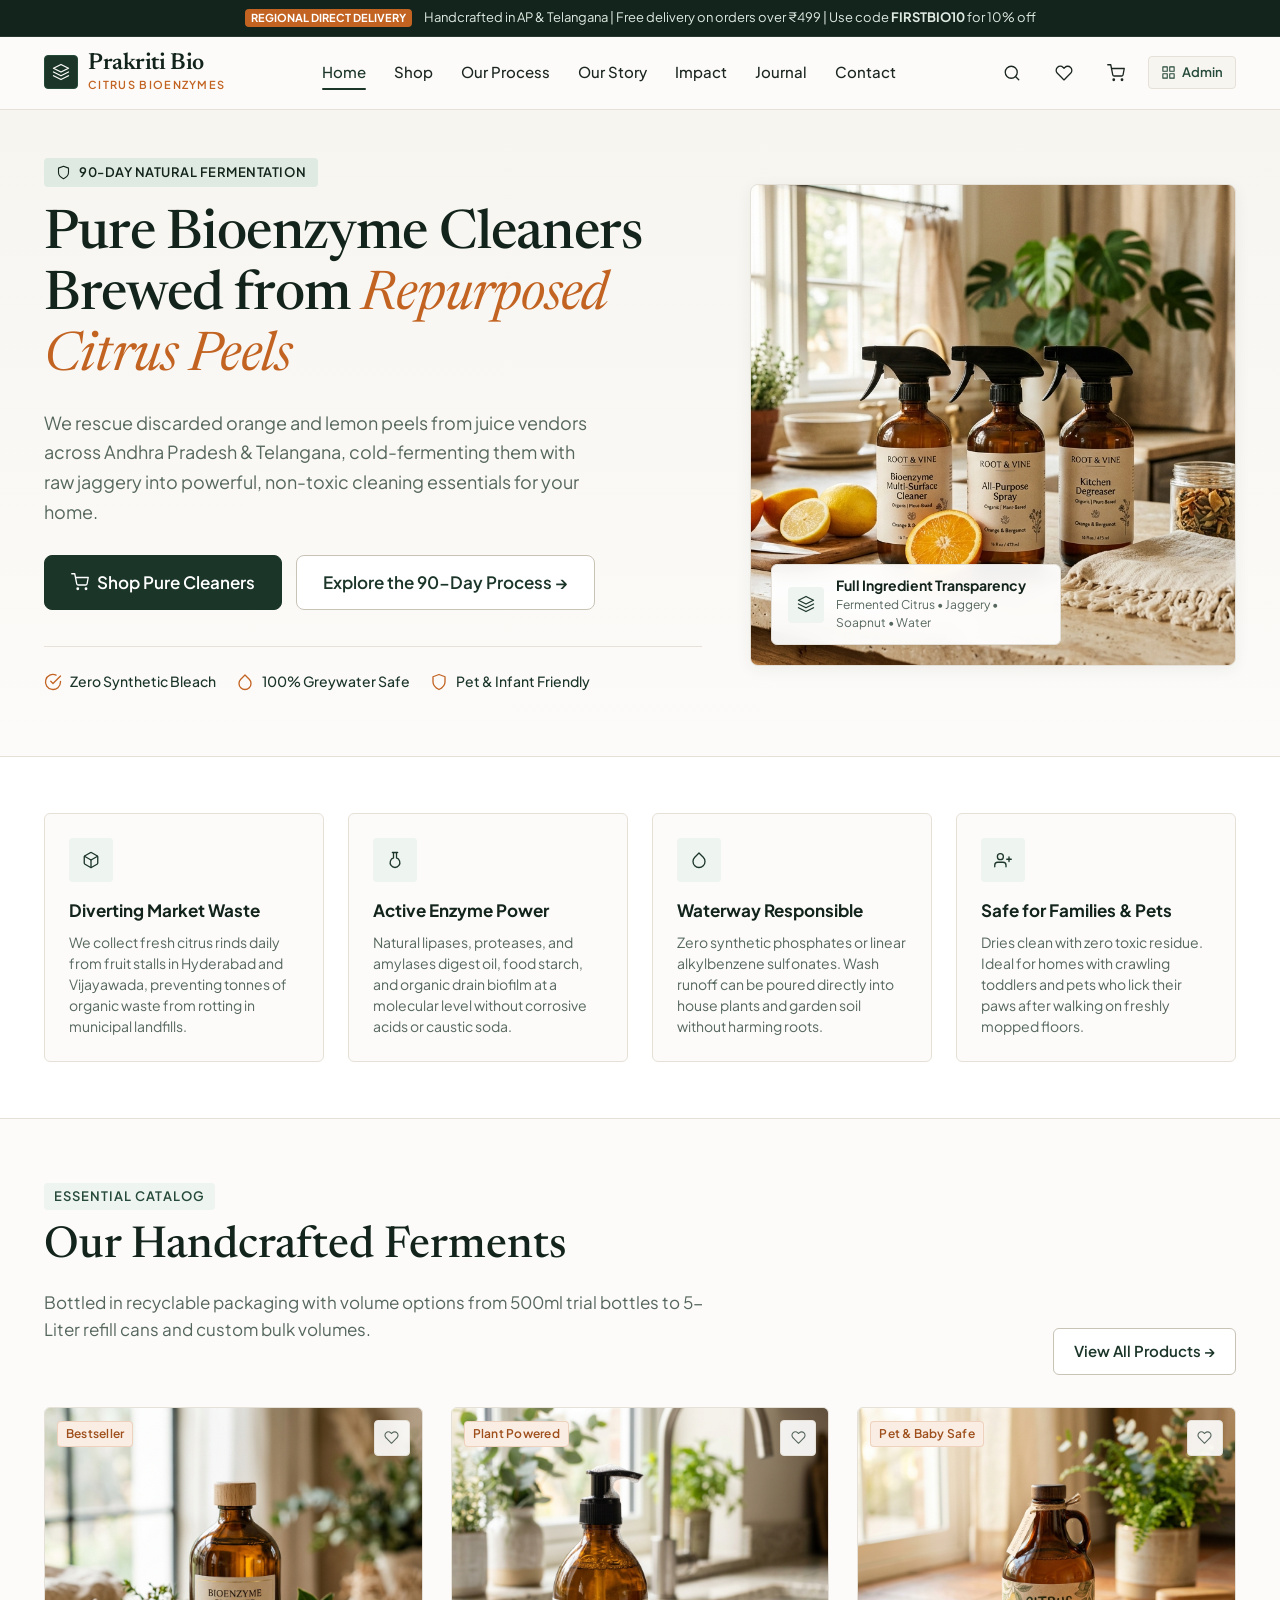
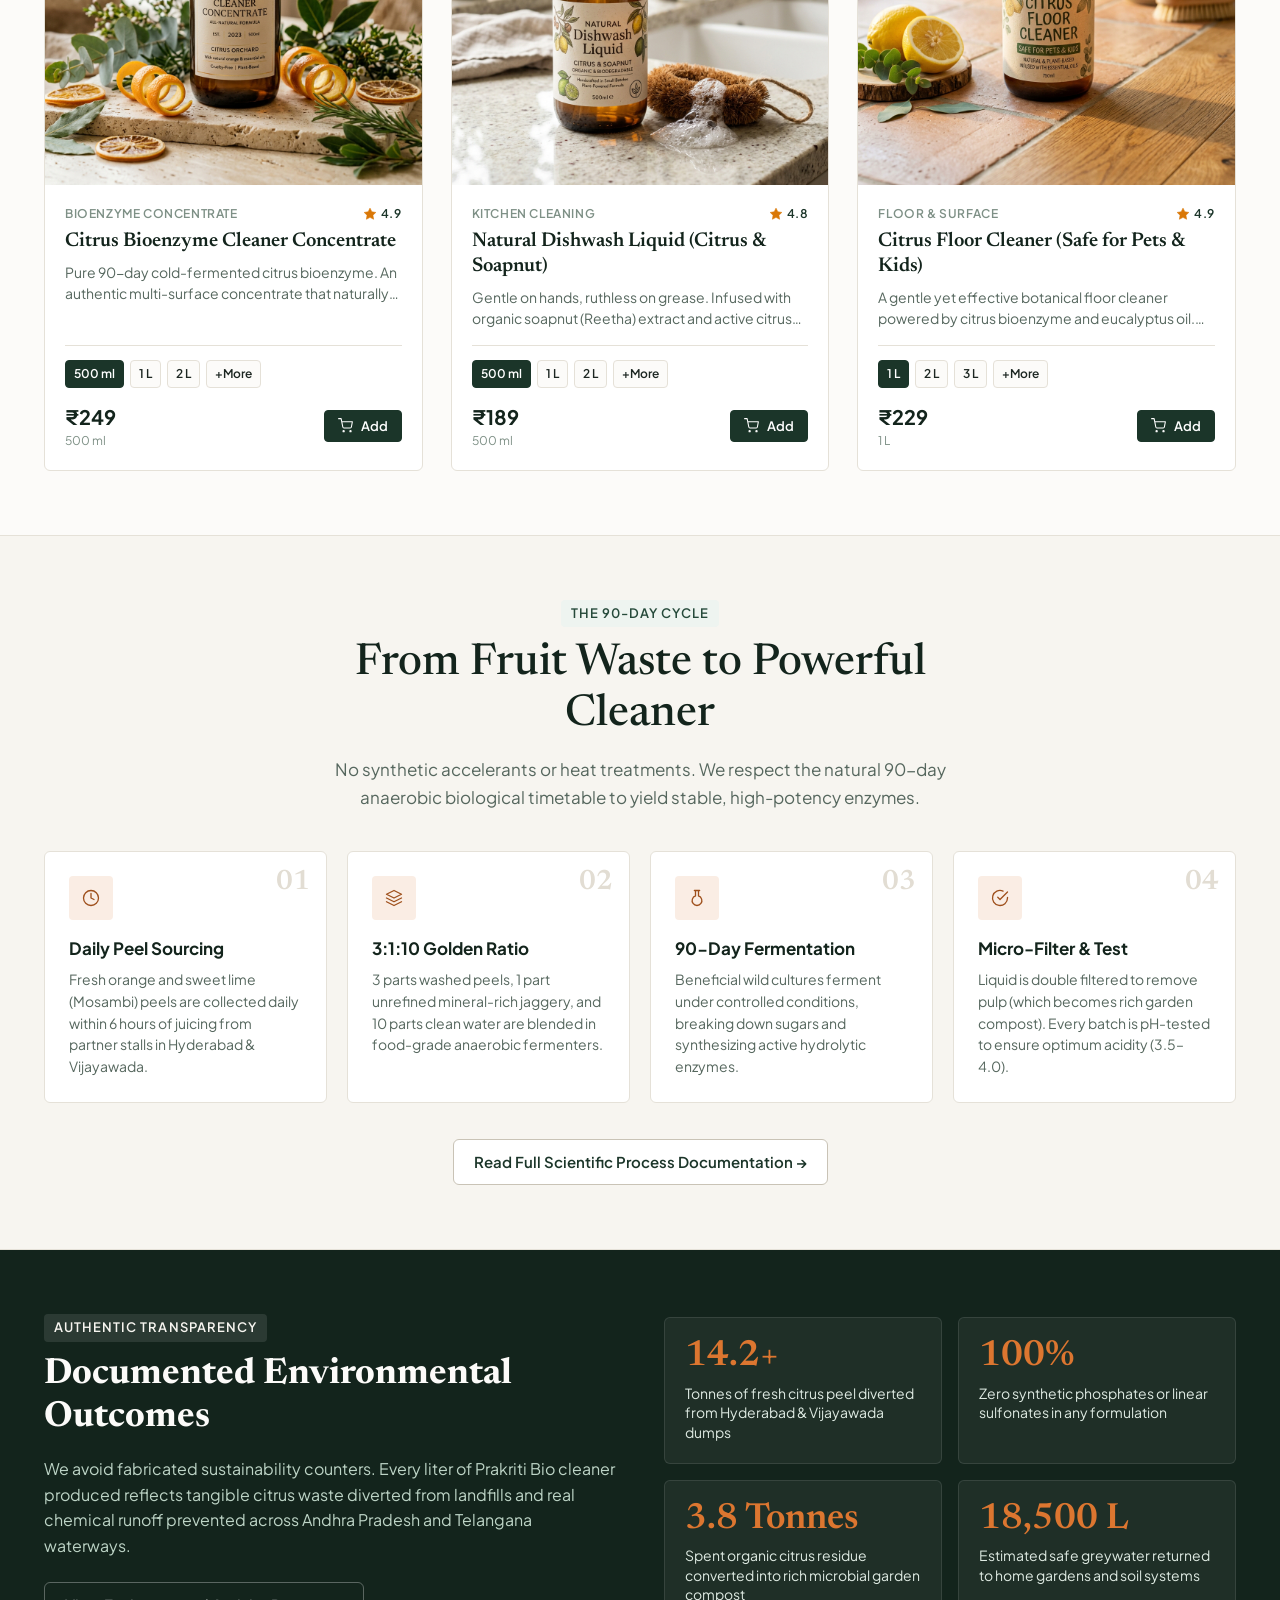
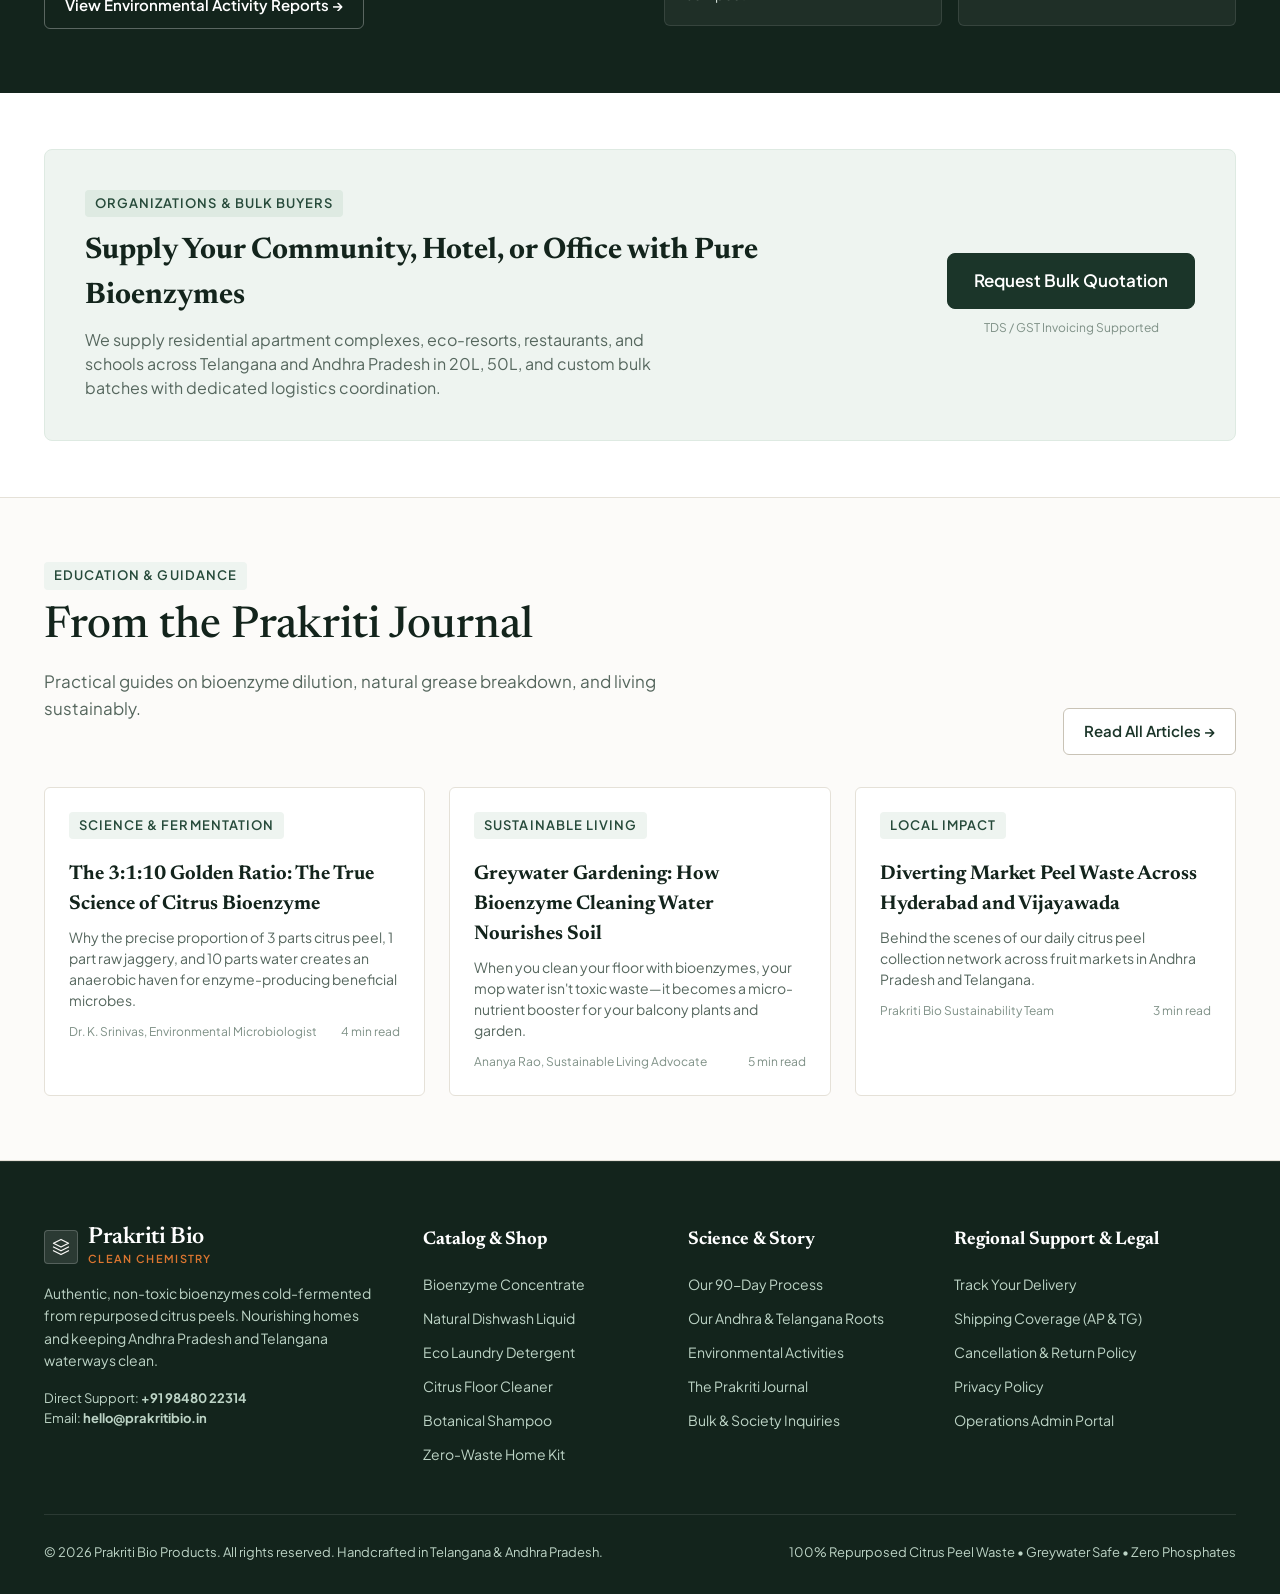
==== index.html @ 6084ec58 "Initial Project B setup" ====
<!DOCTYPE html>
<html lang="en">
<head>
  <meta charset="UTF-8" />
  <meta name="viewport" content="width=device-width, initial-scale=1.0" />
  <title>Prakriti Bio | Pure Bioenzyme Cleaning from Repurposed Citrus Peels</title>
  <meta name="description" content="Authentic bioenzyme cleaners brewed through natural 90-day fermentation of citrus peels and raw jaggery. Serving Andhra Pradesh and Telangana with non-toxic, greywater-safe household cleaning essentials." />
  <meta name="keywords" content="bioenzyme cleaner, organic cleaning products, natural dishwash liquid, eco laundry detergent, floor cleaner pet safe, citrus waste reuse, Hyderabad, Vijayawada, Andhra Pradesh, Telangana" />
  <meta property="og:title" content="Prakriti Bio - Pure Bioenzyme Cleaning" />
  <meta property="og:description" content="100% plant-based, enzyme-active cleaning products crafted from repurposed local citrus peels. Safe for infants, pets, and groundwater." />
  <meta property="og:type" content="website" />
  <meta property="og:image" content="assets/images/hero.jpg" />

  <!-- Favicon SVG -->
  <link rel="icon" type="image/svg+xml" href="data:image/svg+xml,<svg xmlns='http://www.w3.org/2000/svg' viewBox='0 0 24 24' fill='%231B3529'><path d='M12 2C6.48 2 2 6.48 2 12s4.48 10 10 10 10-4.48 10-10S17.52 2 12 2zm-1 17.93c-3.95-.49-7-3.85-7-7.93 0-.62.08-1.21.21-1.79L9 15v1c0 1.1.9 2 2 2v1.93zm6.9-2.54c-.26-.81-1-1.39-1.9-1.39h-1v-3c0-.55-.45-1-1-1H8v-2h2c.55 0 1-.45 1-1V7h2c1.1 0 2-.9 2-2v-.41c2.93 1.19 5 4.06 5 7.41 0 2.08-.8 3.97-2.1 5.39z'/></svg>" />

  <!-- Stylesheets -->
  <link rel="stylesheet" href="styles/main.css" />
  <link rel="stylesheet" href="styles/components.css" />

  <!-- Schema.org Structured Data -->
  <script type="application/ld+json">
  {
    "@context": "https://schema.org",
    "@type": "Organization",
    "name": "Prakriti Bio",
    "url": "https://prakritibio.in",
    "logo": "assets/images/hero.jpg",
    "description": "Artisanal bioenzyme-based organic cleaning products crafted from repurposed citrus peels.",
    "areaServed": [
      { "@type": "State", "name": "Telangana" },
      { "@type": "State", "name": "Andhra Pradesh" }
    ],
    "contactPoint": {
      "@type": "ContactPoint",
      "telephone": "+91-98480-22314",
      "contactType": "Customer Support",
      "areaServed": "IN"
    }
  }
  </script>
</head>
<body>

  <!-- 1. Top Announcement Bar -->
  <aside class="announcement-bar" aria-label="Announcement">
    <div class="announcement-content">
      <span class="announcement-badge">Regional Direct Delivery</span>
      <span>Handcrafted in AP & Telangana | Free delivery on orders over ₹499 | Use code <strong>FIRSTBIO10</strong> for 10% off</span>
    </div>
  </aside>

  <!-- 2. Sticky Header & Navigation -->
  <header class="site-header">
    <div class="container header-inner">
      <a href="#home" class="brand-logo" aria-label="Prakriti Bio Home">
        <div class="brand-symbol">
          <svg class="icon" viewBox="0 0 24 24"><path d="M12 2L2 7l10 5 10-5-10-5zM2 17l10 5 10-5M2 12l10 5 10-5"></path></svg>
        </div>
        <div class="brand-name">
          <span class="brand-title">Prakriti Bio</span>
          <span class="brand-subtitle">Citrus Bioenzymes</span>
        </div>
      </a>

      <!-- Primary Navigation -->
      <nav class="main-nav" aria-label="Main Navigation">
        <a href="#home" class="nav-link active">Home</a>
        <a href="#shop" class="nav-link">Shop</a>
        <a href="#process" class="nav-link">Our Process</a>
        <a href="#story" class="nav-link">Our Story</a>
        <a href="#impact" class="nav-link">Impact</a>
        <a href="#journal" class="nav-link">Journal</a>
        <a href="#contact" class="nav-link">Contact</a>
      </nav>

      <!-- Action Buttons -->
      <div class="header-actions">
        <button class="action-btn" data-action="open-search" aria-label="Search products and guides" title="Search">
          <svg class="icon" viewBox="0 0 24 24"><circle cx="11" cy="11" r="8"></circle><line x1="21" y1="21" x2="16.65" y2="16.65"></line></svg>
        </button>

        <a href="#shop" class="action-btn" aria-label="Wishlist" title="Wishlist">
          <svg class="icon" viewBox="0 0 24 24"><path d="M20.84 4.61a5.5 5.5 0 0 0-7.78 0L12 5.67l-1.06-1.06a5.5 5.5 0 0 0-7.78 7.78l1.06 1.06L12 21.23l7.78-7.78 1.06-1.06a5.5 5.5 0 0 0 0-7.78z"></path></svg>
          <span class="count-badge wishlist-count-badge" style="display: none;">0</span>
        </a>

        <button class="action-btn" data-action="open-cart" aria-label="View Cart" title="Shopping Cart">
          <svg class="icon" viewBox="0 0 24 24"><circle cx="9" cy="21" r="1"></circle><circle cx="20" cy="21" r="1"></circle><path d="M1 1h4l2.68 13.39a2 2 0 0 0 2 1.61h9.72a2 2 0 0 0 2-1.61L23 6H6"></path></svg>
          <span class="count-badge cart-count-badge" style="display: none;">0</span>
        </button>

        <a href="#admin" class="admin-header-btn" title="Operations & Admin Portal">
          <svg class="icon icon-sm" viewBox="0 0 24 24"><rect x="3" y="3" width="7" height="7"></rect><rect x="14" y="3" width="7" height="7"></rect><rect x="14" y="14" width="7" height="7"></rect><rect x="3" y="14" width="7" height="7"></rect></svg>
          <span>Admin</span>
        </a>
      </div>
    </div>
  </header>

  <!-- =========================================================================
       PAGE VIEWS CONTAINER
       ========================================================================= -->
  <main id="app-main-content">

    <!-- VIEW 1: HOME PAGE -->
    <section id="view-home" class="page-view">
      <!-- Hero Section -->
      <section class="hero-section">
        <div class="container hero-grid">
          <div class="hero-content">
            <span class="hero-eyebrow">
              <svg class="icon icon-sm" viewBox="0 0 24 24"><path d="M12 22s8-4 8-10V5l-8-3-8 3v7c0 6 8 10 8 10z"></path></svg>
              90-Day Natural Fermentation
            </span>
            <h1 class="hero-title">
              Pure Bioenzyme Cleaners Brewed from <em>Repurposed Citrus Peels</em>
            </h1>
            <p class="hero-lead">
              We rescue discarded orange and lemon peels from juice vendors across Andhra Pradesh & Telangana, cold-fermenting them with raw jaggery into powerful, non-toxic cleaning essentials for your home.
            </p>
            <div class="hero-cta-group">
              <a href="#shop" class="btn btn-primary btn-lg">
                <svg class="icon" viewBox="0 0 24 24"><circle cx="9" cy="21" r="1"></circle><circle cx="20" cy="21" r="1"></circle><path d="M1 1h4l2.68 13.39a2 2 0 0 0 2 1.61h9.72a2 2 0 0 0 2-1.61L23 6H6"></path></svg>
                Shop Pure Cleaners
              </a>
              <a href="#process" class="btn btn-secondary btn-lg">
                Explore the 90-Day Process →
              </a>
            </div>

            <!-- Trust Bar -->
            <div class="hero-trust-row">
              <div class="trust-item">
                <svg class="icon" viewBox="0 0 24 24"><path d="M22 11.08V12a10 10 0 1 1-5.93-9.14"></path><polyline points="22 4 12 14.01 9 11.01"></polyline></svg>
                <span>Zero Synthetic Bleach</span>
              </div>
              <div class="trust-item">
                <svg class="icon" viewBox="0 0 24 24"><path d="M12 2.69l5.66 5.66a8 8 0 1 1-11.31 0z"></path></svg>
                <span>100% Greywater Safe</span>
              </div>
              <div class="trust-item">
                <svg class="icon" viewBox="0 0 24 24"><path d="M12 22s8-4 8-10V5l-8-3-8 3v7c0 6 8 10 8 10z"></path></svg>
                <span>Pet & Infant Friendly</span>
              </div>
            </div>
          </div>

          <div class="hero-media-wrapper">
            <div class="hero-media-card">
              <img src="assets/images/hero.jpg" alt="Artisanal amber glass bottles of natural citrus bioenzyme cleaner with freshly sliced lemons and oranges on a sunlit counter" class="hero-img" />
              <div class="hero-floating-badge">
                <div class="floating-badge-icon">
                  <svg class="icon" viewBox="0 0 24 24"><path d="M12 2L2 7l10 5 10-5-10-5zM2 17l10 5 10-5M2 12l10 5 10-5"></path></svg>
                </div>
                <div class="floating-badge-text">
                  <h4>Full Ingredient Transparency</h4>
                  <p>Fermented Citrus • Jaggery • Soapnut • Water</p>
                </div>
              </div>
            </div>
          </div>
        </div>
      </section>

      <!-- Value Pillars -->
      <section class="section-pillars">
        <div class="container">
          <div class="pillars-grid">
            <div class="pillar-card">
              <div class="pillar-icon-box">
                <svg class="icon" viewBox="0 0 24 24"><path d="M21 16V8a2 2 0 0 0-1-1.73l-7-4a2 2 0 0 0-2 0l-7 4A2 2 0 0 0 3 8v8a2 2 0 0 0 1 1.73l7 4a2 2 0 0 0 2 0l7-4A2 2 0 0 0 21 16z"></path><polyline points="3.27 6.96 12 12.01 20.73 6.96"></polyline><line x1="12" y1="22.08" x2="12" y2="12"></line></svg>
              </div>
              <h3 class="pillar-title">Diverting Market Waste</h3>
              <p class="pillar-desc">
                We collect fresh citrus rinds daily from fruit stalls in Hyderabad and Vijayawada, preventing tonnes of organic waste from rotting in municipal landfills.
              </p>
            </div>

            <div class="pillar-card">
              <div class="pillar-icon-box">
                <svg class="icon" viewBox="0 0 24 24"><path d="M10 2v7.31M14 9.3V1.99M8.5 2h7M14 9.3a6.5 6.5 0 1 1-4 0"></path></svg>
              </div>
              <h3 class="pillar-title">Active Enzyme Power</h3>
              <p class="pillar-desc">
                Natural lipases, proteases, and amylases digest oil, food starch, and organic drain biofilm at a molecular level without corrosive acids or caustic soda.
              </p>
            </div>

            <div class="pillar-card">
              <div class="pillar-icon-box">
                <svg class="icon" viewBox="0 0 24 24"><path d="M12 2.69l5.66 5.66a8 8 0 1 1-11.31 0z"></path></svg>
              </div>
              <h3 class="pillar-title">Waterway Responsible</h3>
              <p class="pillar-desc">
                Zero synthetic phosphates or linear alkylbenzene sulfonates. Wash runoff can be poured directly into house plants and garden soil without harming roots.
              </p>
            </div>

            <div class="pillar-card">
              <div class="pillar-icon-box">
                <svg class="icon" viewBox="0 0 24 24"><path d="M16 21v-2a4 4 0 0 0-4-4H5a4 4 0 0 0-4 4v2"></path><circle cx="8.5" cy="7.5" r="4"></circle><line x1="20" y1="8" x2="20" y2="14"></line><line x1="23" y1="11" x2="17" y2="11"></line></svg>
              </div>
              <h3 class="pillar-title">Safe for Families & Pets</h3>
              <p class="pillar-desc">
                Dries clean with zero toxic residue. Ideal for homes with crawling toddlers and pets who lick their paws after walking on freshly mopped floors.
              </p>
            </div>
          </div>
        </div>
      </section>

      <!-- Featured Catalog Section -->
      <section class="section-products">
        <div class="container">
          <div class="catalog-header-row">
            <div>
              <span class="section-tag">Essential Catalog</span>
              <h2 class="section-heading">Our Handcrafted Ferments</h2>
              <p class="section-subheading">
                Bottled in recyclable packaging with volume options from 500ml trial bottles to 5-Liter refill cans and custom bulk volumes.
              </p>
            </div>
            <a href="#shop" class="btn btn-secondary">View All Products →</a>
          </div>

          <div id="home-featured-grid" class="products-grid">
            <!-- Dynamically injected via App.renderHomeProducts() -->
          </div>
        </div>
      </section>

      <!-- "From Waste to Pure Cleaner" 90-Day Process Preview -->
      <section class="section-process">
        <div class="container">
          <div style="text-align: center; max-width: 680px; margin: 0 auto 36px;">
            <span class="section-tag">The 90-Day Cycle</span>
            <h2 class="section-heading">From Fruit Waste to Powerful Cleaner</h2>
            <p class="section-subheading" style="margin-left: auto; margin-right: auto;">
              No synthetic accelerants or heat treatments. We respect the natural 90-day anaerobic biological timetable to yield stable, high-potency enzymes.
            </p>
          </div>

          <div class="process-steps-track">
            <div class="process-step-card">
              <span class="step-number">01</span>
              <div class="step-icon-wrap">
                <svg class="icon" viewBox="0 0 24 24"><circle cx="12" cy="12" r="10"></circle><path d="M12 6v6l4 2"></path></svg>
              </div>
              <h4 class="step-card-title">Daily Peel Sourcing</h4>
              <p class="step-card-text">
                Fresh orange and sweet lime (Mosambi) peels are collected daily within 6 hours of juicing from partner stalls in Hyderabad & Vijayawada.
              </p>
            </div>

            <div class="process-step-card">
              <span class="step-number">02</span>
              <div class="step-icon-wrap">
                <svg class="icon" viewBox="0 0 24 24"><path d="M12 2L2 7l10 5 10-5-10-5zM2 17l10 5 10-5M2 12l10 5 10-5"></path></svg>
              </div>
              <h4 class="step-card-title">3:1:10 Golden Ratio</h4>
              <p class="step-card-text">
                3 parts washed peels, 1 part unrefined mineral-rich jaggery, and 10 parts clean water are blended in food-grade anaerobic fermenters.
              </p>
            </div>

            <div class="process-step-card">
              <span class="step-number">03</span>
              <div class="step-icon-wrap">
                <svg class="icon" viewBox="0 0 24 24"><path d="M10 2v7.31M14 9.3V1.99M8.5 2h7M14 9.3a6.5 6.5 0 1 1-4 0"></path></svg>
              </div>
              <h4 class="step-card-title">90-Day Fermentation</h4>
              <p class="step-card-text">
                Beneficial wild cultures ferment under controlled conditions, breaking down sugars and synthesizing active hydrolytic enzymes.
              </p>
            </div>

            <div class="process-step-card">
              <span class="step-number">04</span>
              <div class="step-icon-wrap">
                <svg class="icon" viewBox="0 0 24 24"><path d="M22 11.08V12a10 10 0 1 1-5.93-9.14"></path><polyline points="22 4 12 14.01 9 11.01"></polyline></svg>
              </div>
              <h4 class="step-card-title">Micro-Filter & Test</h4>
              <p class="step-card-text">
                Liquid is double filtered to remove pulp (which becomes rich garden compost). Every batch is pH-tested to ensure optimum acidity (3.5–4.0).
              </p>
            </div>
          </div>

          <div style="text-align: center; margin-top: 36px;">
            <a href="#process" class="btn btn-secondary">Read Full Scientific Process Documentation →</a>
          </div>
        </div>
      </section>

      <!-- Real Environmental Impact (PRD Section 26: No fake stats) -->
      <section class="section-impact">
        <div class="container impact-grid">
          <div>
            <span class="section-tag" style="background: rgba(255,255,255,0.1); color: var(--color-sand-100);">Authentic Transparency</span>
            <h2 style="font-family: var(--font-serif); font-size: 2.25rem; line-height: 1.2; margin-bottom: 16px;">
              Documented Environmental Outcomes
            </h2>
            <p style="color: var(--color-sage-300); font-size: 1rem; line-height: 1.6; margin-bottom: 24px;">
              We avoid fabricated sustainability counters. Every liter of Prakriti Bio cleaner produced reflects tangible citrus waste diverted from landfills and real chemical runoff prevented across Andhra Pradesh and Telangana waterways.
            </p>
            <a href="#impact" class="btn btn-outline-accent" style="color: #fff; border-color: rgba(255,255,255,0.3);">
              View Environmental Activity Reports →
            </a>
          </div>

          <div class="impact-metrics-cards">
            <div class="impact-metric-box">
              <div class="metric-number">14.2+</div>
              <div class="metric-label">Tonnes of fresh citrus peel diverted from Hyderabad & Vijayawada dumps</div>
            </div>
            <div class="impact-metric-box">
              <div class="metric-number">100%</div>
              <div class="metric-label">Zero synthetic phosphates or linear sulfonates in any formulation</div>
            </div>
            <div class="impact-metric-box">
              <div class="metric-number">3.8 Tonnes</div>
              <div class="metric-label">Spent organic citrus residue converted into rich microbial garden compost</div>
            </div>
            <div class="impact-metric-box">
              <div class="metric-number">18,500 L</div>
              <div class="metric-label">Estimated safe greywater returned to home gardens and soil systems</div>
            </div>
          </div>
        </div>
      </section>

      <!-- Bulk / Organization Orders Callout (PRD Section 23) -->
      <section class="section-bulk-banner">
        <div class="container">
          <div class="bulk-box">
            <div class="bulk-info">
              <span class="section-tag" style="background: var(--color-sage-200);">Organizations & Bulk Buyers</span>
              <h3>Supply Your Community, Hotel, or Office with Pure Bioenzymes</h3>
              <p>
                We supply residential apartment complexes, eco-resorts, restaurants, and schools across Telangana and Andhra Pradesh in 20L, 50L, and custom bulk batches with dedicated logistics coordination.
              </p>
            </div>
            <div style="display: flex; flex-direction: column; gap: 10px; flex-shrink: 0;">
              <a href="#contact" class="btn btn-primary btn-lg">Request Bulk Quotation</a>
              <span style="font-size: 0.75rem; color: var(--color-text-subtle); text-align: center;">TDS / GST Invoicing Supported</span>
            </div>
          </div>
        </div>
      </section>

      <!-- Latest Journal Articles -->
      <section class="section-products" style="background: var(--color-sand-50); border-bottom: 1px solid var(--color-border);">
        <div class="container">
          <div class="catalog-header-row">
            <div>
              <span class="section-tag">Education & Guidance</span>
              <h2 class="section-heading">From the Prakriti Journal</h2>
              <p class="section-subheading">Practical guides on bioenzyme dilution, natural grease breakdown, and living sustainably.</p>
            </div>
            <a href="#journal" class="btn btn-secondary">Read All Articles →</a>
          </div>

          <div id="home-journal-grid" class="pillars-grid" style="grid-template-columns: repeat(3, 1fr);">
            <!-- Injected via App.renderHomeJournal() -->
          </div>
        </div>
      </section>
    </section>

    <!-- VIEW 2: SHOP / CATALOG PAGE -->
    <section id="view-shop" class="page-view" style="display: none; padding: 48px 0 64px;">
      <div class="container">
        <div class="catalog-header-row">
          <div>
            <span class="section-tag">Complete Catalog</span>
            <h1 class="section-heading">All Bioenzyme Formulations</h1>
            <p class="section-subheading">Select from individual concentrates, surface cleaners, laundry solutions, or bundled home kits.</p>
          </div>
          <div>
            <select class="sort-select" onchange="App.setCatalogSort(this.value)">
              <option value="featured">Sort by: Featured</option>
              <option value="price-low">Price: Low to High</option>
              <option value="price-high">Price: High to Low</option>
              <option value="rating">Customer Rating</option>
            </select>
          </div>
        </div>

        <!-- Filter Bar -->
        <div class="filter-bar">
          <button class="filter-pill active" data-category="all" onclick="App.setCatalogCategory('all')">All Products</button>
          <button class="filter-pill" data-category="concentrate" onclick="App.setCatalogCategory('concentrate')">Bioenzyme Concentrate</button>
          <button class="filter-pill" data-category="kitchen" onclick="App.setCatalogCategory('kitchen')">Kitchen & Dishes</button>
          <button class="filter-pill" data-category="floor" onclick="App.setCatalogCategory('floor')">Floor & Tiles</button>
          <button class="filter-pill" data-category="laundry" onclick="App.setCatalogCategory('laundry')">Laundry Liquid</button>
          <button class="filter-pill" data-category="personal" onclick="App.setCatalogCategory('personal')">Herbal Shampoo</button>
          <button class="filter-pill" data-category="bundle" onclick="App.setCatalogCategory('bundle')">Curated Bundles</button>
        </div>

        <div id="catalog-products-grid" class="products-grid">
          <!-- Dynamically populated via App.renderCatalog() -->
        </div>
      </div>
    </section>

    <!-- VIEW 3: OUR PROCESS PAGE -->
    <section id="view-process" class="page-view" style="display: none; padding: 48px 0 64px;">
      <div class="container" style="max-width: 920px;">
        <span class="section-tag">Production Transparency</span>
        <h1 class="section-heading">The Science of 90-Day Bioenzyme Fermentation</h1>
        <p class="section-subheading">
          We believe customers have a right to understand the exact microbiology and chemistry behind what they use to clean their homes.
        </p>

        <div style="background: #fff; border: 1px solid var(--color-border); border-radius: var(--radius-sm); padding: 36px; margin-bottom: 32px;">
          <h3 style="font-family: var(--font-serif); font-size: 1.5rem; color: var(--color-moss-900); margin-bottom: 16px;">The 3:1:10 Foundation</h3>
          <p style="font-size: 0.9375rem; color: var(--color-text-muted); line-height: 1.7; margin-bottom: 20px;">
            The biological foundation of authentic bioenzymes relies on a strict ratio discovered by agricultural microbiologists: <strong>3 parts fresh citrus peels, 1 part raw unrefined jaggery, and 10 parts dechlorinated water</strong>.
          </p>
          <div style="display: grid; grid-template-columns: repeat(3, 1fr); gap: 16px; margin-bottom: 24px;">
            <div style="background: var(--color-sand-50); padding: 16px; border: 1px solid var(--color-border); border-radius: var(--radius-xs);">
              <h5 style="color: var(--color-moss-900); font-weight: 700; margin-bottom: 4px;">1. Fresh Peels (3 Parts)</h5>
              <p style="font-size: 0.8125rem; color: var(--color-text-muted);">Provides natural organic d-limonene, citric acid, and the wild microorganisms residing on citrus rinds.</p>
            </div>
            <div style="background: var(--color-sand-50); padding: 16px; border: 1px solid var(--color-border); border-radius: var(--radius-xs);">
              <h5 style="color: var(--color-moss-900); font-weight: 700; margin-bottom: 4px;">2. Raw Jaggery (1 Part)</h5>
              <p style="font-size: 0.8125rem; color: var(--color-text-muted);">Unrefined jaggery serves as mineral-dense nutrition for probiotic yeasts and lactic bacteria.</p>
            </div>
            <div style="background: var(--color-sand-50); padding: 16px; border: 1px solid var(--color-border); border-radius: var(--radius-xs);">
              <h5 style="color: var(--color-moss-900); font-weight: 700; margin-bottom: 4px;">3. Pure Water (10 Parts)</h5>
              <p style="font-size: 0.8125rem; color: var(--color-text-muted);">Dechlorinated deep borewell water tested for mineral equilibrium to enable active yeast growth.</p>
            </div>
          </div>

          <h4 style="font-family: var(--font-serif); font-size: 1.25rem; color: var(--color-moss-900); margin: 24px 0 12px;">What Happens Over 90 Days?</h4>
          <ol style="padding-left: 20px; display: flex; flex-direction: column; gap: 12px; font-size: 0.9375rem; color: var(--color-text-muted); line-height: 1.6;">
            <li><strong>Days 1–30: Anaerobic Glycolysis:</strong> Wild yeasts convert simple sugars into alcohol and carbon dioxide. Fermentation tanks are degassed daily to maintain ideal internal pressure.</li>
            <li><strong>Days 31–60: Acetic & Lactic Conversion:</strong> Beneficial bacteria oxidize alcohol into organic acetic and lactic acids, dropping the solution pH below 4.0.</li>
            <li><strong>Days 61–90: Enzymatic Maturation:</strong> Autolysis of yeast cells releases concentrated intracellular enzymes—predominantly <em>Lipase</em> (lipid cleaver), <em>Protease</em> (protein digester), and <em>Amylase</em> (carbohydrate disperser).</li>
          </ol>
        </div>

        <div style="background: var(--color-sage-100); border: 1px solid var(--color-sage-200); border-radius: var(--radius-sm); padding: 32px;">
          <h4 style="font-family: var(--font-serif); font-size: 1.25rem; color: var(--color-moss-900); margin-bottom: 8px;">Zero Waste Byproduct Guarantee</h4>
          <p style="font-size: 0.9375rem; color: var(--color-text-muted); line-height: 1.6;">
            When liquid bioenzyme is filtered out, the spent citrus fruit pulp is not discarded. It is mixed with dried neem leaves and dry carbon materials to produce nutrient-rich bio-compost, distributed directly to urban rooftop gardeners and regenerative farms in Telangana and Andhra Pradesh.
          </p>
        </div>
      </div>
    </section>

    <!-- VIEW 4: OUR STORY / ABOUT PAGE -->
    <section id="view-story" class="page-view" style="display: none; padding: 48px 0 64px;">
      <div class="container" style="max-width: 920px;">
        <span class="section-tag">Our Roots & Purpose</span>
        <h1 class="section-heading">Rooted in Andhra Pradesh & Telangana</h1>
        <p class="section-subheading">
          Why we started Prakriti Bio, our refusal to greenwash, and our mission to detoxify domestic greywater.
        </p>

        <div style="background: #fff; border: 1px solid var(--color-border); border-radius: var(--radius-sm); padding: 36px; line-height: 1.7; font-size: 0.95rem; color: var(--color-text-muted); margin-bottom: 32px;">
          <p style="margin-bottom: 18px;">
            In 2023, while volunteering on lake restoration projects around the Musi and Krishna river basins, our founders observed a persistent tragedy: despite expensive wastewater treatment plants, residential greywater was choked with linear alkylbenzene sulfonates, synthetic bleach, and artificial quaternary ammonium compounds from ordinary household floor cleaners and detergents.
          </p>
          <p style="margin-bottom: 18px;">
            Meanwhile, at fruit stalls and juice centers on every street corner of Hyderabad and Vijayawada, massive heaps of fresh sweet lime and orange peels were being thrown into municipal garbage trucks every afternoon—destined to decompose into methane in overflowing landfills.
          </p>
          <p style="margin-bottom: 18px;">
            The question was simple: <strong>Can we close the loop?</strong> Can we transform this mountain of fragrant citrus peel waste into effective, probiotic cleaners that leave domestic drainage water completely safe for urban soils and waterways?
          </p>
          <p>
            Prakriti Bio was born from that conviction. Today, we partner directly with local fruit vendors, paying fair collection incentives, and fermenting pure bioenzymes without a single synthetic dye, toxic foaming surfactant, or artificial fragrance.
          </p>
        </div>

        <div class="pillars-grid" style="grid-template-columns: repeat(3, 1fr);">
          <div class="pillar-card">
            <h4 style="font-family: var(--font-serif); font-size: 1.15rem; color: var(--color-moss-900); margin-bottom: 8px;">No Greenwashing</h4>
            <p style="font-size: 0.8125rem; color: var(--color-text-muted);">We disclose every single ingredient, down to the exact essential oil and saponin source. No ambiguous "plant-based cleansing agents".</p>
          </div>
          <div class="pillar-card">
            <h4 style="font-family: var(--font-serif); font-size: 1.15rem; color: var(--color-moss-900); margin-bottom: 8px;">Regional First</h4>
            <p style="font-size: 0.8125rem; color: var(--color-text-muted);">We focus deeply on Andhra Pradesh and Telangana, building localized circular supply chains before thinking of sprawling pan-India logistics.</p>
          </div>
          <div class="pillar-card">
            <h4 style="font-family: var(--font-serif); font-size: 1.15rem; color: var(--color-moss-900); margin-bottom: 8px;">Community Refills</h4>
            <p style="font-size: 0.8125rem; color: var(--color-text-muted);">We encourage customer bottle reuse and support 5-liter bulk can refills for apartment communities.</p>
          </div>
        </div>
      </div>
    </section>

    <!-- VIEW 5: IMPACT & ENVIRONMENTAL ACTIVITIES -->
    <section id="view-impact" class="page-view" style="display: none; padding: 48px 0 64px;">
      <div class="container" style="max-width: 920px;">
        <span class="section-tag">Tangible Action</span>
        <h1 class="section-heading">Verified Environmental Activities</h1>
        <p class="section-subheading">
          Real records of peel waste diversion, community lake cleanups, and organic waste workshops in Telangana & AP.
        </p>

        <div style="display: flex; flex-direction: column; gap: 24px;">
          <div style="background: #fff; border: 1px solid var(--color-border); border-radius: var(--radius-sm); padding: 28px;">
            <div style="display: flex; justify-content: space-between; align-items: baseline; margin-bottom: 8px;">
              <h3 style="font-family: var(--font-serif); font-size: 1.35rem; color: var(--color-moss-900);">Kothapet & Gaddiannaram Fruit Market Collection</h3>
              <span class="badge badge-moss">Ongoing Daily Project</span>
            </div>
            <p style="font-size: 0.875rem; color: var(--color-text-subtle); margin-bottom: 12px;">Location: Hyderabad, Telangana | Initiated: Jan 2025</p>
            <p style="font-size: 0.9375rem; color: var(--color-text-muted); line-height: 1.6; margin-bottom: 14px;">
              Partnered with 28 fresh juice vendors across the Kothapet and Gaddiannaram fruit markets. Standardized food-grade collection bins are swapped twice daily. Diverted an average of 420 kg of fresh sweet lime and orange rinds weekly from landfill disposal.
            </p>
            <div style="font-size: 0.8125rem; font-weight: 600; color: var(--color-terracotta-700);">
              Measurable Outcome: 14.2 Tonnes of citrus waste converted into active cleaning enzyme to date.
            </div>
          </div>

          <div style="background: #fff; border: 1px solid var(--color-border); border-radius: var(--radius-sm); padding: 28px;">
            <div style="display: flex; justify-content: space-between; align-items: baseline; margin-bottom: 8px;">
              <h3 style="font-family: var(--font-serif); font-size: 1.35rem; color: var(--color-moss-900);">Apartment Greywater Transformation Initiative</h3>
              <span class="badge badge-stock">Completed Cohort</span>
            </div>
            <p style="font-size: 0.875rem; color: var(--color-text-subtle); margin-bottom: 12px;">Location: Gachibowli & Madhapur, Hyderabad | Duration: May - August 2026</p>
            <p style="font-size: 0.9375rem; color: var(--color-text-muted); line-height: 1.6; margin-bottom: 14px;">
              Transitioned 120 residential flats in a gated community to citrus floor cleaner and bioenzyme dishwash. Drain water testing conducted at the STP inlet demonstrated a 44% reduction in chemical surfactant residues and reduced organic sludge blockage in basement drain lines.
            </p>
            <div style="font-size: 0.8125rem; font-weight: 600; color: var(--color-terracotta-700);">
              Measurable Outcome: Over 18,000 liters of domestic wash water successfully diverted to nourish perimeter landscaping.
            </div>
          </div>

          <div style="background: #fff; border: 1px solid var(--color-border); border-radius: var(--radius-sm); padding: 28px;">
            <div style="display: flex; justify-content: space-between; align-items: baseline; margin-bottom: 8px;">
              <h3 style="font-family: var(--font-serif); font-size: 1.35rem; color: var(--color-moss-900);">Vijayawada Urban Composting Partnership</h3>
              <span class="badge badge-moss">Active Operation</span>
            </div>
            <p style="font-size: 0.875rem; color: var(--color-text-subtle); margin-bottom: 12px;">Location: Benz Circle, Vijayawada, Andhra Pradesh</p>
            <p style="font-size: 0.9375rem; color: var(--color-text-muted); line-height: 1.6; margin-bottom: 14px;">
              All spent citrus solids post-filtration are transferred to our composting site, inoculated with aerobic decomposers, and distributed as bio-nutrient soil enricher for urban kitchen gardens in Krishna district.
            </p>
            <div style="font-size: 0.8125rem; font-weight: 600; color: var(--color-terracotta-700);">
              Measurable Outcome: 3.8 Tonnes of high-nitrogen organic compost produced with zero landfill contribution.
            </div>
          </div>
        </div>
      </div>
    </section>

    <!-- VIEW 6: JOURNAL / BLOG PAGE -->
    <section id="view-journal" class="page-view" style="display: none; padding: 48px 0 64px;">
      <div class="container">
        <span class="section-tag">Knowledge & Guidance</span>
        <h1 class="section-heading">The Prakriti Journal</h1>
        <p class="section-subheading">In-depth reading on natural cleaning chemistry, bioenzyme science, and non-toxic living.</p>

        <div id="full-journal-grid" class="pillars-grid" style="grid-template-columns: repeat(3, 1fr);">
          <!-- Injected via App.renderFullJournal() -->
        </div>
      </div>
    </section>

    <!-- VIEW 7: CONTACT & BULK INQUIRY PAGE -->
    <section id="view-contact" class="page-view" style="display: none; padding: 48px 0 64px;">
      <div class="container">
        <div class="checkout-grid">
          <div>
            <span class="section-tag">Get in Touch</span>
            <h1 class="section-heading">Contact & Regional Support</h1>
            <p class="section-subheading">
              Have questions about our citrus fermentation process, product dilution, or delivery to your district? We're here to help.
            </p>

            <div class="checkout-card">
              <h3>Send an Enquiry</h3>
              <form onsubmit="App.handleContactSubmit(event)">
                <div class="form-row-2">
                  <div class="form-group">
                    <label class="form-label">Your Name</label>
                    <input type="text" class="form-input" required placeholder="Full Name" />
                  </div>
                  <div class="form-group">
                    <label class="form-label">Phone Number</label>
                    <input type="tel" class="form-input" required placeholder="+91 98480 00000" />
                  </div>
                </div>
                <div class="form-group">
                  <label class="form-label">Email Address</label>
                  <input type="email" class="form-input" required placeholder="name@domain.com" />
                </div>
                <div class="form-group">
                  <label class="form-label">City / District</label>
                  <input type="text" class="form-input" required placeholder="e.g. Hyderabad, Vijayawada, Vizag" />
                </div>
                <div class="form-group">
                  <label class="form-label">Message</label>
                  <textarea class="form-textarea" rows="4" required placeholder="How can we help you?"></textarea>
                </div>
                <button type="submit" class="btn btn-primary btn-lg">Send Message</button>
              </form>
            </div>

            <!-- Direct WhatsApp & Phone Assistance -->
            <div style="background: var(--color-sand-100); border: 1px solid var(--color-border); border-radius: var(--radius-sm); padding: 24px; display: flex; align-items: center; justify-content: space-between; flex-wrap: wrap; gap: 16px;">
              <div>
                <h4 style="font-size: 1rem; color: var(--color-moss-900); font-weight: 700; margin-bottom: 4px;">Prefer Direct WhatsApp?</h4>
                <p style="font-size: 0.8125rem; color: var(--color-text-muted);">Chat directly with our production coordinator for instant guidance.</p>
              </div>
              <a href="https://wa.me/919848022314?text=Hi%20Prakriti%20Bio,%20I%20have%20an%20inquiry%20regarding%20bioenzyme%20cleaners" target="_blank" rel="noopener noreferrer" class="btn btn-accent btn-sm">
                Chat on WhatsApp ↗
              </a>
            </div>
          </div>

          <!-- Institutional Quote Form -->
          <div>
            <div class="checkout-card" style="background: var(--color-sage-100); border-color: var(--color-sage-200);">
              <span class="section-tag" style="background: var(--color-surface-white);">B2B & Communities</span>
              <h3 style="margin-top: 8px;">Institutional Bulk Quote</h3>
              <p style="font-size: 0.875rem; color: var(--color-text-muted); margin-bottom: 20px;">
                Special bulk pricing for residential gated societies, hotels, restaurants, and schools requiring 25 Liters or more.
              </p>

              <form onsubmit="App.handleBulkQuoteSubmit(event)">
                <div class="form-group">
                  <label class="form-label">Organization / Society Name</label>
                  <input type="text" name="orgName" class="form-input" required placeholder="e.g. Rainbow Vistas Association" />
                </div>
                <div class="form-group">
                  <label class="form-label">Contact Person & Phone</label>
                  <input type="text" class="form-input" required placeholder="Name & Mobile Number" />
                </div>
                <div class="form-group">
                  <label class="form-label">Estimated Monthly Liters Needed</label>
                  <select name="liters" class="form-select">
                    <option value="25-50">25 to 50 Liters / month</option>
                    <option value="50-100">50 to 100 Liters / month</option>
                    <option value="100-250">100 to 250 Liters / month</option>
                    <option value="250+">250+ Liters (Institutional Canister)</option>
                  </select>
                </div>
                <div class="form-group">
                  <label class="form-label">Primary Application</label>
                  <select class="form-select">
                    <option value="floor">Daily Floor Mopping & Grout Cleaning</option>
                    <option value="kitchen">Commercial Kitchen & Grease Removal</option>
                    <option value="drain">Drain Odor Control & Grease Traps</option>
                    <option value="comprehensive">Comprehensive Eco-Transition</option>
                  </select>
                </div>
                <button type="submit" class="btn btn-primary btn-lg" style="width: 100%;">Submit Bulk Request</button>
              </form>
            </div>

            <!-- Regional Hubs -->
            <div style="background: #fff; border: 1px solid var(--color-border); border-radius: var(--radius-sm); padding: 24px; margin-top: 24px;">
              <h4 style="font-family: var(--font-serif); font-size: 1.15rem; color: var(--color-moss-900); margin-bottom: 12px;">Regional Centers</h4>
              <p style="font-size: 0.875rem; color: var(--color-text-muted); line-height: 1.6; margin-bottom: 8px;">
                <strong>Hyderabad Operations Hub:</strong><br>
                Plot 42, Green Enclave, Kothapet Market Road, Hyderabad, Telangana - 500035
              </p>
              <p style="font-size: 0.875rem; color: var(--color-text-muted); line-height: 1.6;">
                <strong>Vijayawada Fermentation Facility:</strong><br>
                Near Benz Circle, MG Road, Vijayawada, Andhra Pradesh - 520010
              </p>
            </div>
          </div>
        </div>
      </div>
    </section>

    <!-- VIEW 8: CHECKOUT VIEW -->
    <section id="view-checkout" class="page-view" style="display: none;">
      <div class="container section-checkout">
        <span class="section-tag">Order Completion</span>
        <h1 class="section-heading">Checkout & Delivery Details</h1>
        <p class="section-subheading">Enjoy free delivery across Andhra Pradesh & Telangana on orders above ₹499.</p>

        <form id="checkout-form" onsubmit="App.handleCheckoutSubmit(event)">
          <div class="checkout-grid">
            <div>
              <!-- Customer & Address Information -->
              <div class="checkout-card">
                <h3>1. Delivery Address</h3>
                <div class="form-row-2">
                  <div class="form-group">
                    <label class="form-label">Full Name *</label>
                    <input type="text" name="fullName" class="form-input" required placeholder="Receiver's name" />
                  </div>
                  <div class="form-group">
                    <label class="form-label">Mobile Number *</label>
                    <input type="tel" name="phone" class="form-input" required placeholder="+91 98480 00000" />
                  </div>
                </div>

                <div class="form-group">
                  <label class="form-label">Email Address *</label>
                  <input type="email" name="email" class="form-input" required placeholder="For invoice and courier tracking link" />
                </div>

                <div class="form-group">
                  <label class="form-label">House / Flat / Building Address *</label>
                  <input type="text" name="addressLine1" class="form-input" required placeholder="Flat / House No., Apartment name" />
                </div>

                <div class="form-group">
                  <label class="form-label">Street / Area / Landmark</label>
                  <input type="text" name="addressLine2" class="form-input" placeholder="Road, Colony, Landmark" />
                </div>

                <div class="form-row-2">
                  <div class="form-group">
                    <label class="form-label">City / Town *</label>
                    <input type="text" name="city" class="form-input" required placeholder="e.g. Hyderabad" />
                  </div>
                  <div class="form-group">
                    <label class="form-label">District (Optional)</label>
                    <input type="text" name="district" class="form-input" placeholder="e.g. Rangareddy / Krishna" />
                  </div>
                </div>

                <div class="form-row-2">
                  <div class="form-group">
                    <label class="form-label">State *</label>
                    <select name="state" id="checkout-state" class="form-select" onchange="App.renderCheckoutSummary()">
                      <option value="Telangana" selected>Telangana (Primary Hub)</option>
                      <option value="Andhra Pradesh">Andhra Pradesh (Primary Hub)</option>
                      <option value="Karnataka">Karnataka</option>
                      <option value="Tamil Nadu">Tamil Nadu</option>
                      <option value="Maharashtra">Maharashtra</option>
                      <option value="Other States">Other Indian State</option>
                    </select>
                  </div>
                  <div class="form-group">
                    <label class="form-label">PIN Code *</label>
                    <input type="text" name="pincode" class="form-input" required pattern="[0-9]{6}" placeholder="6-digit PIN" />
                  </div>
                </div>

                <div class="form-group">
                  <label class="form-label">Delivery Instructions (Optional)</label>
                  <input type="text" name="deliveryNotes" class="form-input" placeholder="e.g. Leave with security, call before delivery" />
                </div>
              </div>

              <!-- Payment Method Selection -->
              <div class="checkout-card">
                <h3>2. Select Payment Method</h3>
                <div class="payment-options-grid">
                  <label class="payment-radio-card active">
                    <input type="radio" name="paymentMethod" value="Online UPI" checked style="accent-color: var(--color-moss-800);" />
                    <div>
                      <strong>Online UPI / Cards / NetBanking</strong>
                      <p style="font-size: 0.75rem; color: var(--color-text-muted); margin-top: 2px;">Instant digital payment via Google Pay, PhonePe, Paytm, or Cards.</p>
                    </div>
                  </label>

                  <label class="payment-radio-card">
                    <input type="radio" name="paymentMethod" value="COD" style="accent-color: var(--color-moss-800);" />
                    <div>
                      <strong>Cash on Delivery (COD)</strong>
                      <p style="font-size: 0.75rem; color: var(--color-text-muted); margin-top: 2px;">Pay with cash or QR scan at your doorstep upon receiving the parcel.</p>
                    </div>
                  </label>
                </div>
              </div>
            </div>

            <!-- Order Summary Sidebar -->
            <div>
              <div class="checkout-card" style="position: sticky; top: 100px;">
                <h3>Order Summary</h3>
                <div id="checkout-items-summary">
                  <!-- Injected via App.renderCheckoutSummary() -->
                </div>
                <div id="checkout-totals-summary">
                  <!-- Injected via App.renderCheckoutSummary() -->
                </div>

                <button type="submit" class="btn btn-primary btn-lg" style="width: 100%; margin-top: 16px;">
                  Place Order Now
                </button>

                <p style="font-size: 0.75rem; color: var(--color-text-subtle); text-align: center; margin-top: 12px; line-height: 1.4;">
                  By clicking Place Order, you confirm your delivery details. An official digital invoice and tracking link will be generated immediately.
                </p>
              </div>
            </div>
          </div>
        </form>
      </div>
    </section>

    <!-- VIEW 9: ORDER TRACKING VIEW -->
    <section id="view-tracking" class="page-view" style="display: none; padding: 48px 0 64px;">
      <div class="container">
        <div id="tracking-content-area">
          <!-- Injected via App.initTrackingView() -->
        </div>
      </div>
    </section>

    <!-- VIEW 10: ADMIN DASHBOARD (PRD Sections 32-35) -->
    <section id="view-admin" class="page-view" style="display: none;">
      <div class="container admin-container">
        <div class="admin-header-bar">
          <div>
            <span class="admin-role-badge">Super Admin Console</span>
            <h1 style="font-family: var(--font-serif); font-size: 2rem; color: var(--color-moss-900); margin: 6px 0 2px;">Prakriti Bio Operations Hub</h1>
            <p style="font-size: 0.875rem; color: var(--color-text-muted);">Manage real-time orders, catalog stock, customer inquiries, and promotion rules.</p>
          </div>
          <div style="display: flex; gap: 10px;">
            <a href="#shop" class="btn btn-secondary btn-sm">View Public Store ↗</a>
          </div>
        </div>

        <!-- KPI Summary Cards -->
        <div class="admin-stats-row">
          <div class="admin-stat-card">
            <span style="font-size: 0.8125rem; font-weight: 600; color: var(--color-text-muted); text-transform: uppercase;">Total Sales</span>
            <div class="admin-stat-val" id="admin-stat-sales">₹0</div>
            <span style="font-size: 0.75rem; color: var(--color-success); font-weight: 600;">Grounded in actual transactions</span>
          </div>

          <div class="admin-stat-card">
            <span style="font-size: 0.8125rem; font-weight: 600; color: var(--color-text-muted); text-transform: uppercase;">Total Orders</span>
            <div class="admin-stat-val" id="admin-stat-orders">0</div>
            <span style="font-size: 0.75rem; color: var(--color-moss-700);">Across AP & Telangana</span>
          </div>

          <div class="admin-stat-card">
            <span style="font-size: 0.8125rem; font-weight: 600; color: var(--color-text-muted); text-transform: uppercase;">Active Products</span>
            <div class="admin-stat-val" id="admin-stat-products">6</div>
            <span style="font-size: 0.75rem; color: var(--color-text-subtle);">Initial PRD catalog</span>
          </div>

          <div class="admin-stat-card">
            <span style="font-size: 0.8125rem; font-weight: 600; color: var(--color-text-muted); text-transform: uppercase;">Low Stock Watch</span>
            <div class="admin-stat-val" id="admin-stat-lowstock">0</div>
            <span style="font-size: 0.75rem; color: var(--color-warning);">Threshold &lt; 20 units</span>
          </div>
        </div>

        <!-- Admin Navigation Tabs -->
        <div class="admin-tabs">
          <div class="admin-tab active" data-tab="orders" onclick="App.switchAdminTab('orders')">Order Management</div>
          <div class="admin-tab" data-tab="products" onclick="App.switchAdminTab('products')">Inventory & Stock</div>
          <div class="admin-tab" data-tab="coupons" onclick="App.switchAdminTab('coupons')">Coupons & Promos</div>
        </div>

        <!-- TAB 1: ORDER MANAGEMENT -->
        <div id="admin-pane-orders" class="admin-tab-pane">
          <div style="overflow-x: auto;">
            <table class="admin-table">
              <thead>
                <tr>
                  <th>Order ID</th>
                  <th>Customer & Destination</th>
                  <th>Order Items</th>
                  <th>Current Status</th>
                  <th>Logistics / Courier</th>
                  <th>Inspect</th>
                </tr>
              </thead>
              <tbody id="admin-orders-table-body">
                <!-- Injected via App.renderAdminOrders() -->
              </tbody>
            </table>
          </div>
        </div>

        <!-- TAB 2: INVENTORY & STOCK -->
        <div id="admin-pane-products" class="admin-tab-pane" style="display: none;">
          <div style="overflow-x: auto;">
            <table class="admin-table">
              <thead>
                <tr>
                  <th>Product</th>
                  <th>Base Price</th>
                  <th>Stock Count</th>
                  <th>Status</th>
                  <th>Actions</th>
                </tr>
              </thead>
              <tbody id="admin-products-table-body">
                <!-- Injected via App.renderAdminProducts() -->
              </tbody>
            </table>
          </div>
        </div>

        <!-- TAB 3: COUPONS & PROMOS -->
        <div id="admin-pane-coupons" class="admin-tab-pane" style="display: none;">
          <div class="checkout-card" style="margin-bottom: 24px;">
            <h3>Create New Promotional Coupon</h3>
            <form onsubmit="App.handleCreateCoupon(event)" style="display: grid; grid-template-columns: repeat(4, 1fr) auto; gap: 12px; align-items: flex-end;">
              <div class="form-group" style="margin-bottom: 0;">
                <label class="form-label">Coupon Code</label>
                <input type="text" name="code" class="form-input" required placeholder="e.g. HARVEST20" />
              </div>
              <div class="form-group" style="margin-bottom: 0;">
                <label class="form-label">Discount %</label>
                <input type="number" name="discountPercent" class="form-input" min="0" max="90" required placeholder="e.g. 15" />
              </div>
              <div class="form-group" style="margin-bottom: 0;">
                <label class="form-label">Min Cart Value (₹)</label>
                <input type="number" name="minOrder" class="form-input" min="0" placeholder="e.g. 500" />
              </div>
              <div class="form-group" style="margin-bottom: 0;">
                <label class="form-label">Offer Description</label>
                <input type="text" name="description" class="form-input" required placeholder="e.g. Special festival discount" />
              </div>
              <button type="submit" class="btn btn-primary btn-sm" style="height: 42px;">Add Promo</button>
            </form>
          </div>

          <div style="overflow-x: auto;">
            <table class="admin-table">
              <thead>
                <tr>
                  <th>Code</th>
                  <th>Benefit</th>
                  <th>Min Order</th>
                  <th>Description</th>
                  <th>Status</th>
                </tr>
              </thead>
              <tbody id="admin-coupons-table-body">
                <!-- Injected via App.renderAdminCoupons() -->
              </tbody>
            </table>
          </div>
        </div>
      </div>
    </section>

    <!-- VIEW 11: POLICIES & LEGAL (PRD Section 41) -->
    <section id="view-policies" class="page-view" style="display: none; padding: 48px 0 64px;">
      <div class="container" style="max-width: 900px;">
        <span class="section-tag">Terms & Policies</span>
        <h1 class="section-heading">Policies & Customer Transparency</h1>

        <div style="background: #fff; border: 1px solid var(--color-border); border-radius: var(--radius-sm); padding: 36px; line-height: 1.7; font-size: 0.9375rem; color: var(--color-text-muted); margin-bottom: 24px;">
          <h3 style="font-family: var(--font-serif); font-size: 1.35rem; color: var(--color-moss-900); margin-bottom: 12px;">Shipping & Delivery Policy</h3>
          <p style="margin-bottom: 14px;">
            Prakriti Bio currently focuses regional distribution primarily across all districts of <strong>Telangana and Andhra Pradesh</strong>. Deliveries within Hyderabad, Secunderabad, and Vijayawada are typically delivered within 24 to 48 hours via local direct dispatch. Deliveries to other districts across AP and Telangana are completed within 2 to 4 business days via registered regional express couriers.
          </p>
          <p style="margin-bottom: 24px;">
            Orders above ₹499 qualify for free shipping across AP and Telangana. Flat delivery charges of ₹60 apply to smaller orders.
          </p>

          <h3 style="font-family: var(--font-serif); font-size: 1.35rem; color: var(--color-moss-900); margin-bottom: 12px;">Cancellation & Returns Policy</h3>
          <p style="margin-bottom: 14px;">
            Customers may cancel any order free of charge prior to parcel dispatch via their account portal or by contacting customer operations. Because our cleaning ferments are perishable natural liquids without chemical preservatives, returns are accepted within 7 days of delivery in cases of damaged transit seals, bottle leakage, or defective batch packaging.
          </p>

          <h3 style="font-family: var(--font-serif); font-size: 1.35rem; color: var(--color-moss-900); margin-bottom: 12px;">Privacy Policy & Data Protection</h3>
          <p>
            Customer names, telephone numbers, and addresses are utilized strictly for order delivery, dispatch notifications, and regional logistics. We never sell, exchange, or share customer data with third-party advertisers.
          </p>
        </div>
      </div>
    </section>

  </main>

  <!-- =========================================================================
       MODALS, DRAWERS & OVERLAYS
       ========================================================================= -->

  <!-- 1. Product Detail Modal -->
  <div id="pdp-modal" class="modal-overlay" role="dialog" aria-modal="true" aria-label="Product Details">
    <div class="modal-content-card">
      <button class="modal-close-btn" data-action="close-pdp" aria-label="Close product view">✕</button>
      <div id="pdp-modal-body">
        <!-- Rendered dynamically by App.renderPdpContent() -->
      </div>
    </div>
  </div>

  <!-- 2. Slide-out Cart Drawer -->
  <div id="cart-drawer-backdrop" class="cart-drawer-backdrop">
    <div class="cart-drawer">
      <div class="cart-header">
        <h3>Your Shopping Bag</h3>
        <button class="modal-close-btn" data-action="close-cart" style="position: static;" aria-label="Close cart">✕</button>
      </div>

      <div id="cart-drawer-items" class="cart-items-list">
        <!-- Injected via App.renderCartDrawer() -->
      </div>

      <div id="cart-drawer-summary" class="cart-footer">
        <!-- Injected via App.renderCartDrawer() -->
      </div>
    </div>
  </div>

  <!-- 3. Global Instant Search Modal -->
  <div id="search-modal" class="search-modal-backdrop">
    <div class="search-modal-box">
      <div class="search-input-wrapper">
        <svg class="icon" viewBox="0 0 24 24"><circle cx="11" cy="11" r="8"></circle><line x1="21" y1="21" x2="16.65" y2="16.65"></line></svg>
        <input type="text" id="global-search-input" class="search-input" placeholder="Search bioenzymes, dishwash, laundry, dilution guide..." />
        <button class="modal-close-btn" data-action="close-search" style="position: static;" aria-label="Close search">✕</button>
      </div>
      <div id="search-results-list" class="search-results">
        <!-- Results injected dynamically -->
      </div>
    </div>
  </div>

  <!-- 4. Journal Article Reader Modal -->
  <div id="article-modal" class="modal-overlay" role="dialog" aria-modal="true">
    <div class="modal-content-card" style="max-width: 760px; padding: 36px;">
      <button class="modal-close-btn" onclick="App.closeArticleModal()" aria-label="Close article">✕</button>
      <h2 id="article-modal-title" style="font-family: var(--font-serif); font-size: 1.85rem; color: var(--color-moss-900); margin-bottom: 10px; line-height: 1.25;"></h2>
      <div id="article-modal-meta" style="font-size: 0.8125rem; color: var(--color-text-subtle); margin-bottom: 24px; padding-bottom: 12px; border-bottom: 1px solid var(--color-border);"></div>
      <div id="article-modal-body" style="font-size: 0.95rem; line-height: 1.7; color: var(--color-text-main);"></div>
    </div>
  </div>

  <!-- 5. Toast Container -->
  <div id="toast-container" aria-live="polite"></div>

  <!-- =========================================================================
       FOOTER
       ========================================================================= -->
  <footer class="site-footer">
    <div class="container">
      <div class="footer-grid">
        <div class="footer-col">
          <div class="brand-logo" style="margin-bottom: 14px;">
            <div class="brand-symbol" style="background: rgba(255,255,255,0.1); border-color: rgba(255,255,255,0.2);">
              <svg class="icon" viewBox="0 0 24 24"><path d="M12 2L2 7l10 5 10-5-10-5zM2 17l10 5 10-5M2 12l10 5 10-5"></path></svg>
            </div>
            <div class="brand-name">
              <span class="brand-title" style="color: #fff;">Prakriti Bio</span>
              <span class="brand-subtitle" style="color: var(--color-terracotta-500);">Clean Chemistry</span>
            </div>
          </div>
          <p style="font-size: 0.875rem; color: var(--color-sage-300); line-height: 1.6; max-width: 340px; margin-bottom: 18px;">
            Authentic, non-toxic bioenzymes cold-fermented from repurposed citrus peels. Nourishing homes and keeping Andhra Pradesh and Telangana waterways clean.
          </p>
          <div style="font-size: 0.8125rem; color: var(--color-sage-300);">
            Direct Support: <strong>+91 98480 22314</strong><br>
            Email: <strong>hello@prakritibio.in</strong>
          </div>
        </div>

        <div class="footer-col">
          <h4>Catalog & Shop</h4>
          <ul class="footer-links">
            <li><a href="#shop">Bioenzyme Concentrate</a></li>
            <li><a href="#shop">Natural Dishwash Liquid</a></li>
            <li><a href="#shop">Eco Laundry Detergent</a></li>
            <li><a href="#shop">Citrus Floor Cleaner</a></li>
            <li><a href="#shop">Botanical Shampoo</a></li>
            <li><a href="#shop">Zero-Waste Home Kit</a></li>
          </ul>
        </div>

        <div class="footer-col">
          <h4>Science & Story</h4>
          <ul class="footer-links">
            <li><a href="#process">Our 90-Day Process</a></li>
            <li><a href="#story">Our Andhra & Telangana Roots</a></li>
            <li><a href="#impact">Environmental Activities</a></li>
            <li><a href="#journal">The Prakriti Journal</a></li>
            <li><a href="#contact">Bulk & Society Inquiries</a></li>
          </ul>
        </div>

        <div class="footer-col">
          <h4>Regional Support & Legal</h4>
          <ul class="footer-links">
            <li><a href="#tracking">Track Your Delivery</a></li>
            <li><a href="#policies">Shipping Coverage (AP & TG)</a></li>
            <li><a href="#policies">Cancellation & Return Policy</a></li>
            <li><a href="#policies">Privacy Policy</a></li>
            <li><a href="#admin">Operations Admin Portal</a></li>
          </ul>
        </div>
      </div>

      <div class="footer-bottom">
        <div>
          © 2026 Prakriti Bio Products. All rights reserved. Handcrafted in Telangana & Andhra Pradesh.
        </div>
        <div>
          100% Repurposed Citrus Peel Waste • Greywater Safe • Zero Phosphates
        </div>
      </div>
    </div>
  </footer>

  <!-- Scripts -->
  <script src="scripts/data.js"></script>
  <script src="scripts/store.js"></script>
  <script src="scripts/app.js"></script>
</body>
</html>
---- styles/main.css ----
/* ==========================================================================
   Prakriti Bio - Core Design System & Foundations
   Aesthetics: Modern + Natural | Authentic Bioenzymes & Clean Chemistry
   Strictly NO purple gradients, NO pill buttons, NO tacky emoji icons.
   ========================================================================== */

@import url('https://fonts.googleapis.com/css2?family=Newsreader:ital,opsz,wght@0,6..72,400;0,6..72,500;0,6..72,600;1,6..72,400&family=Plus+Jakarta+Sans:wght@400;500;600;700&display=swap');

:root {
  /* Color Palette - Curated Natural & Editorial Tones */
  --color-moss-900: #13241C;
  --color-moss-800: #1B3529;
  --color-moss-700: #264A3A;
  --color-moss-600: #386450;
  --color-moss-500: #4B7E67;

  --color-terracotta-700: #9E4F1B;
  --color-terracotta-600: #C26322;
  --color-terracotta-500: #DC7630;
  --color-terracotta-100: #FAEDE4;

  --color-sage-100: #EEF4F0;
  --color-sage-200: #DEEAE2;
  --color-sage-300: #BDD4C6;
  --color-sage-500: #5C8873;

  --color-sand-50: #FCFBF9;
  --color-sand-100: #F7F5F0;
  --color-sand-200: #EFECE4;
  --color-sand-300: #E2DDD3;

  --color-surface-white: #FFFFFF;
  --color-text-main: #1C2621;
  --color-text-muted: #56675E;
  --color-text-subtle: #7E9086;
  --color-border: #E5E1D8;
  --color-border-dark: #C9C3B6;

  --color-success: #2E7D32;
  --color-success-bg: #EDF7ED;
  --color-warning: #B76E00;
  --color-warning-bg: #FFF8E1;
  --color-danger: #C62828;
  --color-danger-bg: #FFEBEE;

  /* Typography */
  --font-serif: 'Newsreader', Georgia, serif;
  --font-sans: 'Plus Jakarta Sans', -apple-system, BlinkMacSystemFont, 'Segoe UI', Roboto, sans-serif;

  /* Shadows */
  --shadow-subtle: 0 1px 3px rgba(27, 53, 41, 0.05);
  --shadow-card: 0 4px 16px rgba(27, 53, 41, 0.06);
  --shadow-float: 0 12px 32px rgba(27, 53, 41, 0.12);
  --shadow-modal: 0 20px 48px rgba(19, 36, 28, 0.2);

  /* Radii - Strictly NO pill buttons */
  --radius-xs: 4px;
  --radius-sm: 6px;
  --radius-md: 8px;
  --radius-lg: 12px;

  /* Layout */
  --header-height: 72px;
  --max-width: 1240px;
  --transition-fast: 0.18s cubic-bezier(0.16, 1, 0.3, 1);
  --transition-smooth: 0.28s cubic-bezier(0.16, 1, 0.3, 1);
}

/* Base Reset */
*, *::before, *::after {
  box-sizing: border-box;
  margin: 0;
  padding: 0;
}

html {
  font-family: var(--font-sans);
  font-size: 16px;
  line-height: 1.5;
  color: var(--color-text-main);
  background-color: var(--color-sand-50);
  -webkit-font-smoothing: antialiased;
  scroll-behavior: smooth;
}

body {
  min-height: 100vh;
  display: flex;
  flex-direction: column;
  overflow-x: hidden;
}

img {
  max-width: 100%;
  height: auto;
  display: block;
}

a {
  color: inherit;
  text-decoration: none;
}

button, input, select, textarea {
  font-family: inherit;
  font-size: inherit;
  color: inherit;
}

button {
  cursor: pointer;
  border: none;
  background: none;
}

/* Accessibility Focus States */
:focus-visible {
  outline: 2px solid var(--color-terracotta-600);
  outline-offset: 2px;
}

/* Container */
.container {
  width: 100%;
  max-width: var(--max-width);
  margin-left: auto;
  margin-right: auto;
  padding-left: 24px;
  padding-right: 24px;
}

/* Typography Helpers */
.font-serif {
  font-family: var(--font-serif);
}

.text-editorial {
  font-family: var(--font-serif);
  font-weight: 500;
  letter-spacing: -0.01em;
}

.section-tag {
  display: inline-flex;
  align-items: center;
  gap: 6px;
  font-size: 0.8125rem;
  font-weight: 600;
  text-transform: uppercase;
  letter-spacing: 0.08em;
  color: var(--color-moss-700);
  background: var(--color-sage-100);
  padding: 4px 10px;
  border-radius: var(--radius-xs);
  margin-bottom: 12px;
}

.section-heading {
  font-family: var(--font-serif);
  font-size: clamp(1.85rem, 3.5vw, 2.75rem);
  line-height: 1.15;
  color: var(--color-moss-900);
  margin-bottom: 16px;
  font-weight: 500;
}

.section-subheading {
  font-size: 1.0625rem;
  line-height: 1.6;
  color: var(--color-text-muted);
  max-width: 680px;
  margin-bottom: 32px;
}

/* Buttons - Strictly Rectangular with 6-8px radius, NO pill buttons */
.btn {
  display: inline-flex;
  align-items: center;
  justify-content: center;
  gap: 8px;
  padding: 11px 20px;
  font-size: 0.9375rem;
  font-weight: 600;
  border-radius: var(--radius-sm);
  transition: all var(--transition-fast);
  white-space: nowrap;
  border: 1px solid transparent;
}

.btn-primary {
  background-color: var(--color-moss-800);
  color: var(--color-surface-white);
  border-color: var(--color-moss-800);
}

.btn-primary:hover {
  background-color: var(--color-moss-900);
  border-color: var(--color-moss-900);
  transform: translateY(-1px);
  box-shadow: 0 4px 12px rgba(19, 36, 28, 0.15);
}

.btn-accent {
  background-color: var(--color-terracotta-600);
  color: var(--color-surface-white);
  border-color: var(--color-terracotta-600);
}

.btn-accent:hover {
  background-color: var(--color-terracotta-700);
  border-color: var(--color-terracotta-700);
  transform: translateY(-1px);
  box-shadow: 0 4px 12px rgba(194, 99, 34, 0.2);
}

.btn-secondary {
  background-color: var(--color-surface-white);
  color: var(--color-moss-800);
  border-color: var(--color-border-dark);
}

.btn-secondary:hover {
  background-color: var(--color-sand-100);
  border-color: var(--color-moss-700);
  color: var(--color-moss-900);
}

.btn-outline-accent {
  background-color: transparent;
  color: var(--color-terracotta-600);
  border-color: var(--color-terracotta-600);
}

.btn-outline-accent:hover {
  background-color: var(--color-terracotta-100);
}

.btn-sm {
  padding: 7px 13px;
  font-size: 0.8125rem;
  border-radius: var(--radius-xs);
}

.btn-lg {
  padding: 14px 26px;
  font-size: 1.0625rem;
  border-radius: var(--radius-md);
}

.btn:disabled {
  opacity: 0.5;
  cursor: not-allowed;
  transform: none !important;
  box-shadow: none !important;
}

/* Badges */
.badge {
  display: inline-flex;
  align-items: center;
  gap: 4px;
  padding: 3px 8px;
  font-size: 0.75rem;
  font-weight: 600;
  border-radius: var(--radius-xs);
  letter-spacing: 0.02em;
}

.badge-terracotta {
  background: var(--color-terracotta-100);
  color: var(--color-terracotta-700);
  border: 1px solid rgba(194, 99, 34, 0.2);
}

.badge-moss {
  background: var(--color-sage-100);
  color: var(--color-moss-800);
  border: 1px solid var(--color-sage-200);
}

.badge-stock {
  background: var(--color-success-bg);
  color: var(--color-success);
}

.badge-out {
  background: var(--color-danger-bg);
  color: var(--color-danger);
}

/* SVG Icon Base */
.icon {
  width: 18px;
  height: 18px;
  stroke-width: 1.75;
  stroke: currentColor;
  fill: none;
  stroke-linecap: round;
  stroke-linejoin: round;
  flex-shrink: 0;
}

.icon-sm {
  width: 15px;
  height: 15px;
}

.icon-lg {
  width: 22px;
  height: 22px;
}

/* Toast Notifications */
#toast-container {
  position: fixed;
  bottom: 24px;
  right: 24px;
  z-index: 9999;
  display: flex;
  flex-direction: column;
  gap: 10px;
  max-width: 380px;
  pointer-events: none;
}

.toast {
  pointer-events: auto;
  display: flex;
  align-items: flex-start;
  gap: 12px;
  background: var(--color-surface-white);
  border: 1px solid var(--color-border);
  padding: 14px 16px;
  border-radius: var(--radius-sm);
  box-shadow: var(--shadow-float);
  animation: toastIn 0.25s cubic-bezier(0.16, 1, 0.3, 1) forwards;
}

.toast-success {
  border-left: 4px solid var(--color-success);
}

.toast-info {
  border-left: 4px solid var(--color-moss-600);
}

.toast-warning {
  border-left: 4px solid var(--color-warning);
}

.toast-message {
  font-size: 0.875rem;
  color: var(--color-text-main);
  line-height: 1.4;
}

@keyframes toastIn {
  from {
    opacity: 0;
    transform: translateY(12px) scale(0.96);
  }
  to {
    opacity: 1;
    transform: translateY(0) scale(1);
  }
}
---- styles/components.css ----
/* ==========================================================================
   Prakriti Bio - Components & Layout Styles
   Modern + Natural Aesthetic | High Visual Polish & Craftsmanship
   ========================================================================== */

/* 1. ANNOUNCEMENT BAR */
.announcement-bar {
  background-color: var(--color-moss-900);
  color: var(--color-sage-200);
  font-size: 0.8125rem;
  padding: 8px 16px;
  display: flex;
  align-items: center;
  justify-content: space-between;
  border-bottom: 1px solid rgba(255, 255, 255, 0.08);
}

.announcement-content {
  display: flex;
  align-items: center;
  justify-content: center;
  gap: 12px;
  margin: 0 auto;
}

.announcement-badge {
  background: var(--color-terracotta-600);
  color: #fff;
  font-size: 0.6875rem;
  font-weight: 700;
  padding: 1px 6px;
  border-radius: var(--radius-xs);
  text-transform: uppercase;
}

/* 2. MAIN HEADER */
.site-header {
  position: sticky;
  top: 0;
  z-index: 1000;
  background-color: rgba(252, 251, 249, 0.96);
  backdrop-filter: blur(12px);
  -webkit-backdrop-filter: blur(12px);
  border-bottom: 1px solid var(--color-border);
  transition: all var(--transition-fast);
}

.header-inner {
  display: flex;
  align-items: center;
  justify-content: space-between;
  height: var(--header-height);
  gap: 20px;
}

.brand-logo {
  display: flex;
  align-items: center;
  gap: 10px;
  font-size: 1.35rem;
  font-weight: 700;
  color: var(--color-moss-900);
  letter-spacing: -0.02em;
}

.brand-symbol {
  width: 34px;
  height: 34px;
  background: var(--color-moss-800);
  color: var(--color-sand-50);
  border-radius: var(--radius-xs);
  display: flex;
  align-items: center;
  justify-content: center;
  border: 1px solid var(--color-moss-700);
}

.brand-name {
  display: flex;
  flex-direction: column;
}

.brand-title {
  font-family: var(--font-serif);
  font-size: 1.45rem;
  line-height: 1;
  font-weight: 600;
  color: var(--color-moss-900);
}

.brand-subtitle {
  font-size: 0.6875rem;
  font-weight: 600;
  text-transform: uppercase;
  letter-spacing: 0.12em;
  color: var(--color-terracotta-600);
  margin-top: 2px;
}

/* Navigation Links */
.main-nav {
  display: flex;
  align-items: center;
  gap: 28px;
}

.nav-link {
  font-size: 0.9375rem;
  font-weight: 500;
  color: var(--color-text-main);
  padding: 6px 0;
  position: relative;
  transition: color var(--transition-fast);
}

.nav-link:hover, .nav-link.active {
  color: var(--color-moss-800);
}

.nav-link.active::after {
  content: "";
  position: absolute;
  bottom: 0;
  left: 0;
  width: 100%;
  height: 2px;
  background-color: var(--color-moss-800);
  border-radius: 1px;
}

/* Header Actions */
.header-actions {
  display: flex;
  align-items: center;
  gap: 12px;
}

.action-btn {
  display: inline-flex;
  align-items: center;
  justify-content: center;
  width: 40px;
  height: 40px;
  border-radius: var(--radius-sm);
  color: var(--color-text-main);
  border: 1px solid transparent;
  position: relative;
  transition: all var(--transition-fast);
}

.action-btn:hover {
  background-color: var(--color-sand-100);
  border-color: var(--color-border);
  color: var(--color-moss-900);
}

.count-badge {
  position: absolute;
  top: 4px;
  right: 4px;
  background-color: var(--color-terracotta-600);
  color: #fff;
  font-size: 0.6875rem;
  font-weight: 700;
  min-width: 17px;
  height: 17px;
  border-radius: 8.5px;
  display: flex;
  align-items: center;
  justify-content: center;
  padding: 0 4px;
}

.admin-header-btn {
  font-size: 0.8125rem;
  font-weight: 600;
  padding: 6px 12px;
  border: 1px solid var(--color-border);
  background: var(--color-sand-100);
  border-radius: var(--radius-xs);
  color: var(--color-moss-700);
  display: flex;
  align-items: center;
  gap: 6px;
}

.admin-header-btn:hover {
  background: var(--color-moss-800);
  color: #fff;
  border-color: var(--color-moss-800);
}

/* Mobile Menu Toggle */
.mobile-nav-toggle {
  display: none;
}

/* Search Bar Dropdown */
.search-modal-backdrop {
  display: none;
  position: fixed;
  inset: 0;
  background: rgba(19, 36, 28, 0.45);
  backdrop-filter: blur(4px);
  z-index: 2000;
}

.search-modal-box {
  width: 90%;
  max-width: 640px;
  margin: 80px auto 0;
  background: var(--color-surface-white);
  border-radius: var(--radius-md);
  border: 1px solid var(--color-border);
  box-shadow: var(--shadow-modal);
  overflow: hidden;
}

.search-input-wrapper {
  display: flex;
  align-items: center;
  gap: 12px;
  padding: 16px 20px;
  border-bottom: 1px solid var(--color-border);
}

.search-input {
  width: 100%;
  border: none;
  font-size: 1.125rem;
  outline: none;
  background: transparent;
}

.search-results {
  max-height: 380px;
  overflow-y: auto;
  padding: 12px 16px;
}

.search-result-item {
  display: flex;
  align-items: center;
  gap: 14px;
  padding: 10px;
  border-radius: var(--radius-sm);
  cursor: pointer;
  transition: background var(--transition-fast);
}

.search-result-item:hover {
  background-color: var(--color-sand-100);
}

.search-result-thumb {
  width: 48px;
  height: 48px;
  object-fit: cover;
  border-radius: var(--radius-xs);
  border: 1px solid var(--color-border);
}

/* 3. HERO SECTION */
.hero-section {
  padding: 48px 0 64px;
  background: linear-gradient(180deg, var(--color-sand-100) 0%, var(--color-sand-50) 100%);
  border-bottom: 1px solid var(--color-border);
}

.hero-grid {
  display: grid;
  grid-template-columns: 1.15fr 0.85fr;
  align-items: center;
  gap: 48px;
}

.hero-eyebrow {
  display: inline-flex;
  align-items: center;
  gap: 8px;
  background: var(--color-sage-200);
  color: var(--color-moss-900);
  font-size: 0.8125rem;
  font-weight: 600;
  padding: 5px 12px;
  border-radius: var(--radius-xs);
  margin-bottom: 18px;
  letter-spacing: 0.04em;
  text-transform: uppercase;
}

.hero-title {
  font-family: var(--font-serif);
  font-size: clamp(2.35rem, 4.5vw, 3.4rem);
  line-height: 1.12;
  font-weight: 500;
  color: var(--color-moss-900);
  margin-bottom: 20px;
  letter-spacing: -0.015em;
}

.hero-title em {
  font-style: italic;
  color: var(--color-terracotta-600);
  font-weight: 400;
}

.hero-lead {
  font-size: 1.125rem;
  line-height: 1.65;
  color: var(--color-text-muted);
  margin-bottom: 28px;
  max-width: 560px;
}

.hero-cta-group {
  display: flex;
  align-items: center;
  flex-wrap: wrap;
  gap: 14px;
  margin-bottom: 36px;
}

.hero-trust-row {
  display: flex;
  align-items: center;
  flex-wrap: wrap;
  gap: 20px;
  padding-top: 24px;
  border-top: 1px solid var(--color-border);
}

.trust-item {
  display: flex;
  align-items: center;
  gap: 8px;
  font-size: 0.875rem;
  color: var(--color-moss-800);
  font-weight: 500;
}

.trust-item .icon {
  color: var(--color-terracotta-600);
}

.hero-media-card {
  position: relative;
  border-radius: var(--radius-md);
  overflow: hidden;
  box-shadow: var(--shadow-card);
  border: 1px solid var(--color-border);
  background: var(--color-sand-200);
}

.hero-img {
  width: 100%;
  height: 480px;
  object-fit: cover;
  display: block;
}

.hero-floating-badge {
  position: absolute;
  bottom: 20px;
  left: 20px;
  background: rgba(255, 255, 255, 0.94);
  backdrop-filter: blur(8px);
  border: 1px solid var(--color-border);
  border-radius: var(--radius-sm);
  padding: 12px 16px;
  display: flex;
  align-items: center;
  gap: 12px;
  box-shadow: var(--shadow-subtle);
  max-width: 290px;
}

.floating-badge-icon {
  width: 36px;
  height: 36px;
  background: var(--color-sage-100);
  color: var(--color-moss-800);
  border-radius: var(--radius-xs);
  display: flex;
  align-items: center;
  justify-content: center;
  flex-shrink: 0;
}

.floating-badge-text h4 {
  font-size: 0.875rem;
  font-weight: 700;
  color: var(--color-moss-900);
  line-height: 1.2;
}

.floating-badge-text p {
  font-size: 0.75rem;
  color: var(--color-text-muted);
  margin-top: 2px;
}

/* 4. VALUE PILLARS / VERIFIED HIGHLIGHTS */
.section-pillars {
  padding: 56px 0;
  border-bottom: 1px solid var(--color-border);
  background: var(--color-surface-white);
}

.pillars-grid {
  display: grid;
  grid-template-columns: repeat(4, 1fr);
  gap: 24px;
}

.pillar-card {
  padding: 24px;
  background: var(--color-sand-50);
  border: 1px solid var(--color-border);
  border-radius: var(--radius-sm);
  transition: transform var(--transition-fast), border-color var(--transition-fast);
}

.pillar-card:hover {
  transform: translateY(-2px);
  border-color: var(--color-moss-600);
}

.pillar-icon-box {
  width: 44px;
  height: 44px;
  border-radius: var(--radius-xs);
  background: var(--color-sage-100);
  color: var(--color-moss-800);
  display: flex;
  align-items: center;
  justify-content: center;
  margin-bottom: 16px;
}

.pillar-title {
  font-size: 1.0625rem;
  font-weight: 700;
  color: var(--color-moss-900);
  margin-bottom: 8px;
}

.pillar-desc {
  font-size: 0.875rem;
  color: var(--color-text-muted);
  line-height: 1.5;
}

/* 5. PRODUCT CATALOG / GRID */
.section-products {
  padding: 64px 0;
}

.catalog-header-row {
  display: flex;
  align-items: flex-end;
  justify-content: space-between;
  margin-bottom: 32px;
  gap: 20px;
  flex-wrap: wrap;
}

.filter-bar {
  display: flex;
  align-items: center;
  gap: 8px;
  flex-wrap: wrap;
  margin-bottom: 24px;
  padding-bottom: 16px;
  border-bottom: 1px solid var(--color-border);
}

.filter-pill {
  padding: 7px 14px;
  font-size: 0.875rem;
  font-weight: 500;
  background: var(--color-surface-white);
  border: 1px solid var(--color-border);
  border-radius: var(--radius-xs);
  color: var(--color-text-main);
  transition: all var(--transition-fast);
}

.filter-pill:hover {
  background: var(--color-sand-100);
  border-color: var(--color-moss-600);
}

.filter-pill.active {
  background: var(--color-moss-800);
  color: #fff;
  border-color: var(--color-moss-800);
}

.sort-select {
  padding: 8px 12px;
  font-size: 0.875rem;
  border: 1px solid var(--color-border);
  border-radius: var(--radius-xs);
  background: var(--color-surface-white);
  color: var(--color-text-main);
  outline: none;
}

.products-grid {
  display: grid;
  grid-template-columns: repeat(3, 1fr);
  gap: 28px;
}

/* Product Card */
.product-card {
  background: var(--color-surface-white);
  border: 1px solid var(--color-border);
  border-radius: var(--radius-sm);
  overflow: hidden;
  display: flex;
  flex-direction: column;
  transition: transform var(--transition-fast), box-shadow var(--transition-fast);
  position: relative;
}

.product-card:hover {
  transform: translateY(-3px);
  box-shadow: var(--shadow-card);
}

.product-card-media {
  position: relative;
  width: 100%;
  aspect-ratio: 1 / 1;
  background: var(--color-sand-100);
  overflow: hidden;
  cursor: pointer;
}

.product-card-img {
  width: 100%;
  height: 100%;
  object-fit: cover;
  transition: transform 0.4s ease;
}

.product-card:hover .product-card-img {
  transform: scale(1.03);
}

.product-badge-overlay {
  position: absolute;
  top: 12px;
  left: 12px;
}

.product-wishlist-btn {
  position: absolute;
  top: 12px;
  right: 12px;
  width: 36px;
  height: 36px;
  border-radius: var(--radius-xs);
  background: rgba(255, 255, 255, 0.9);
  border: 1px solid var(--color-border);
  display: flex;
  align-items: center;
  justify-content: center;
  color: var(--color-text-muted);
  transition: all var(--transition-fast);
}

.product-wishlist-btn:hover, .product-wishlist-btn.active {
  color: var(--color-terracotta-600);
  background: #fff;
}

.product-card-body {
  padding: 20px;
  display: flex;
  flex-direction: column;
  flex-grow: 1;
}

.product-category-meta {
  display: flex;
  align-items: center;
  justify-content: space-between;
  font-size: 0.75rem;
  color: var(--color-text-subtle);
  margin-bottom: 6px;
  text-transform: uppercase;
  letter-spacing: 0.05em;
  font-weight: 600;
}

.product-rating-inline {
  display: flex;
  align-items: center;
  gap: 4px;
  color: var(--color-moss-800);
  font-weight: 600;
}

.star-icon {
  fill: #D97706;
  stroke: #D97706;
  width: 14px;
  height: 14px;
}

.product-card-title {
  font-family: var(--font-serif);
  font-size: 1.25rem;
  line-height: 1.25;
  color: var(--color-moss-900);
  font-weight: 600;
  margin-bottom: 8px;
  cursor: pointer;
}

.product-card-title:hover {
  color: var(--color-terracotta-600);
}

.product-card-excerpt {
  font-size: 0.875rem;
  color: var(--color-text-muted);
  line-height: 1.5;
  margin-bottom: 16px;
  display: -webkit-box;
  -webkit-line-clamp: 2;
  -webkit-box-orient: vertical;
  overflow: hidden;
}

.product-variant-selector-mini {
  margin-top: auto;
  padding-top: 14px;
  border-top: 1px solid var(--color-border);
}

.size-pills-row {
  display: flex;
  flex-wrap: wrap;
  gap: 6px;
  margin-bottom: 14px;
}

.size-pill-option {
  padding: 4px 8px;
  font-size: 0.75rem;
  font-weight: 600;
  border: 1px solid var(--color-border);
  border-radius: var(--radius-xs);
  background: var(--color-sand-50);
  color: var(--color-text-main);
  transition: all var(--transition-fast);
}

.size-pill-option:hover {
  border-color: var(--color-moss-700);
}

.size-pill-option.selected {
  background: var(--color-moss-800);
  color: #fff;
  border-color: var(--color-moss-800);
}

.product-pricing-footer {
  display: flex;
  align-items: center;
  justify-content: space-between;
  gap: 12px;
}

.product-price-label {
  display: flex;
  flex-direction: column;
}

.price-main {
  font-size: 1.25rem;
  font-weight: 700;
  color: var(--color-moss-900);
}

.price-sub {
  font-size: 0.75rem;
  color: var(--color-text-subtle);
}

/* 6. "FROM WASTE TO PRODUCT" 90-DAY PROCESS SECTION */
.section-process {
  padding: 64px 0;
  background-color: var(--color-sand-100);
  border-top: 1px solid var(--color-border);
  border-bottom: 1px solid var(--color-border);
}

.process-steps-track {
  display: grid;
  grid-template-columns: repeat(4, 1fr);
  gap: 20px;
  margin-top: 40px;
}

.process-step-card {
  background: var(--color-surface-white);
  padding: 24px;
  border-radius: var(--radius-sm);
  border: 1px solid var(--color-border);
  position: relative;
}

.step-number {
  position: absolute;
  top: 16px;
  right: 16px;
  font-family: var(--font-serif);
  font-size: 1.75rem;
  color: var(--color-sand-300);
  font-weight: 600;
  line-height: 1;
}

.step-icon-wrap {
  width: 44px;
  height: 44px;
  background: var(--color-terracotta-100);
  color: var(--color-terracotta-700);
  border-radius: var(--radius-xs);
  display: flex;
  align-items: center;
  justify-content: center;
  margin-bottom: 16px;
}

.step-card-title {
  font-size: 1.0625rem;
  font-weight: 700;
  color: var(--color-moss-900);
  margin-bottom: 8px;
}

.step-card-text {
  font-size: 0.875rem;
  color: var(--color-text-muted);
  line-height: 1.55;
}

/* 7. REAL ENVIRONMENTAL IMPACT (NO FAKE METRICS) */
.section-impact {
  padding: 64px 0;
  background: var(--color-moss-900);
  color: var(--color-sand-50);
}

.impact-grid {
  display: grid;
  grid-template-columns: 1fr 1fr;
  gap: 48px;
  align-items: center;
}

.impact-metrics-cards {
  display: grid;
  grid-template-columns: 1fr 1fr;
  gap: 16px;
}

.impact-metric-box {
  background: rgba(255, 255, 255, 0.05);
  border: 1px solid rgba(255, 255, 255, 0.1);
  border-radius: var(--radius-sm);
  padding: 20px;
}

.metric-number {
  font-family: var(--font-serif);
  font-size: 2.25rem;
  font-weight: 600;
  color: var(--color-terracotta-500);
  line-height: 1.1;
  margin-bottom: 6px;
}

.metric-label {
  font-size: 0.875rem;
  color: var(--color-sage-200);
  line-height: 1.4;
}

/* 8. BULK & INSTITUTIONAL ORDERS BANNER */
.section-bulk-banner {
  padding: 56px 0;
  background: var(--color-surface-white);
  border-bottom: 1px solid var(--color-border);
}

.bulk-box {
  background: var(--color-sage-100);
  border: 1px solid var(--color-sage-200);
  border-radius: var(--radius-md);
  padding: 40px;
  display: flex;
  align-items: center;
  justify-content: space-between;
  gap: 32px;
}

.bulk-info h3 {
  font-family: var(--font-serif);
  font-size: 1.85rem;
  color: var(--color-moss-900);
  margin-bottom: 10px;
}

.bulk-info p {
  font-size: 1rem;
  color: var(--color-text-muted);
  max-width: 600px;
}

/* 9. PRODUCT DETAIL MODAL / DRAWER */
.modal-overlay {
  display: none;
  position: fixed;
  inset: 0;
  background: rgba(19, 36, 28, 0.6);
  backdrop-filter: blur(5px);
  z-index: 3000;
  align-items: center;
  justify-content: center;
  padding: 20px;
  overflow-y: auto;
}

.modal-overlay.open {
  display: flex;
}

.modal-content-card {
  background: var(--color-surface-white);
  border-radius: var(--radius-md);
  width: 100%;
  max-width: 960px;
  max-height: 90vh;
  overflow-y: auto;
  position: relative;
  box-shadow: var(--shadow-modal);
  border: 1px solid var(--color-border);
}

.modal-close-btn {
  position: absolute;
  top: 16px;
  right: 16px;
  width: 36px;
  height: 36px;
  border-radius: var(--radius-xs);
  background: var(--color-sand-100);
  border: 1px solid var(--color-border);
  display: flex;
  align-items: center;
  justify-content: center;
  color: var(--color-text-main);
  z-index: 10;
  transition: all var(--transition-fast);
}

.modal-close-btn:hover {
  background: var(--color-moss-900);
  color: #fff;
}

.modal-pdp-grid {
  display: grid;
  grid-template-columns: 1fr 1.15fr;
  gap: 36px;
  padding: 36px;
}

.modal-pdp-media {
  position: relative;
  border-radius: var(--radius-sm);
  overflow: hidden;
  border: 1px solid var(--color-border);
  background: var(--color-sand-100);
}

.modal-pdp-img {
  width: 100%;
  aspect-ratio: 1 / 1;
  object-fit: cover;
}

.pdp-title {
  font-family: var(--font-serif);
  font-size: 1.85rem;
  color: var(--color-moss-900);
  font-weight: 600;
  line-height: 1.2;
  margin-bottom: 10px;
}

.pdp-meta-row {
  display: flex;
  align-items: center;
  gap: 16px;
  margin-bottom: 16px;
  padding-bottom: 12px;
  border-bottom: 1px solid var(--color-border);
}

.pdp-price-display {
  display: flex;
  align-items: baseline;
  gap: 10px;
  margin-bottom: 20px;
}

.pdp-current-price {
  font-size: 2rem;
  font-weight: 700;
  color: var(--color-moss-900);
}

.pdp-variant-block {
  margin-bottom: 24px;
}

.variant-label-title {
  font-size: 0.875rem;
  font-weight: 600;
  color: var(--color-text-main);
  margin-bottom: 8px;
  display: flex;
  justify-content: space-between;
}

.variant-buttons-list {
  display: flex;
  flex-wrap: wrap;
  gap: 8px;
}

.variant-btn-chip {
  padding: 8px 14px;
  border: 1px solid var(--color-border);
  border-radius: var(--radius-xs);
  background: var(--color-sand-50);
  font-size: 0.875rem;
  font-weight: 600;
  color: var(--color-text-main);
  transition: all var(--transition-fast);
}

.variant-btn-chip:hover {
  border-color: var(--color-moss-700);
}

.variant-btn-chip.active {
  background: var(--color-moss-800);
  color: #fff;
  border-color: var(--color-moss-800);
}

/* Custom Quantity Input Box */
.custom-qty-box {
  margin-top: 12px;
  padding: 14px;
  background: var(--color-sand-100);
  border: 1px solid var(--color-border);
  border-radius: var(--radius-xs);
  display: none;
}

.custom-qty-box.visible {
  display: block;
}

.custom-qty-flex {
  display: flex;
  align-items: center;
  gap: 12px;
}

.custom-qty-input {
  width: 90px;
  padding: 8px 12px;
  border: 1px solid var(--color-border);
  border-radius: var(--radius-xs);
  background: #fff;
  font-weight: 700;
  font-size: 1rem;
}

/* PDP Action Buttons */
.pdp-actions-row {
  display: flex;
  gap: 12px;
  margin-bottom: 28px;
}

.qty-stepper {
  display: inline-flex;
  align-items: center;
  border: 1px solid var(--color-border);
  border-radius: var(--radius-xs);
  background: var(--color-surface-white);
}

.qty-stepper-btn {
  width: 38px;
  height: 42px;
  display: flex;
  align-items: center;
  justify-content: center;
  font-size: 1.1rem;
  color: var(--color-text-main);
}

.qty-stepper-val {
  width: 40px;
  text-align: center;
  font-weight: 700;
  font-size: 0.95rem;
}

/* PDP Tabs (Ingredients, Usage, Safety, Reviews) */
.pdp-tabs-nav {
  display: flex;
  border-bottom: 1px solid var(--color-border);
  gap: 20px;
  margin-bottom: 20px;
}

.pdp-tab-btn {
  padding: 8px 0;
  font-size: 0.9375rem;
  font-weight: 600;
  color: var(--color-text-muted);
  position: relative;
  transition: color var(--transition-fast);
}

.pdp-tab-btn.active {
  color: var(--color-moss-900);
}

.pdp-tab-btn.active::after {
  content: "";
  position: absolute;
  bottom: -1px;
  left: 0;
  width: 100%;
  height: 2px;
  background: var(--color-moss-800);
}

.pdp-tab-pane {
  display: none;
  font-size: 0.9rem;
  line-height: 1.6;
  color: var(--color-text-muted);
}

.pdp-tab-pane.active {
  display: block;
}

.ingredient-table {
  width: 100%;
  border-collapse: collapse;
}

.ingredient-table td {
  padding: 8px 0;
  border-bottom: 1px solid var(--color-border);
  font-size: 0.875rem;
}

.ingredient-table td strong {
  color: var(--color-moss-900);
}

/* 10. CART DRAWER */
.cart-drawer-backdrop {
  display: none;
  position: fixed;
  inset: 0;
  background: rgba(19, 36, 28, 0.5);
  backdrop-filter: blur(4px);
  z-index: 4000;
}

.cart-drawer-backdrop.open {
  display: block;
}

.cart-drawer {
  position: fixed;
  top: 0;
  right: 0;
  width: 100%;
  max-width: 440px;
  height: 100vh;
  background: var(--color-surface-white);
  box-shadow: var(--shadow-modal);
  display: flex;
  flex-direction: column;
  transform: translateX(100%);
  transition: transform 0.3s cubic-bezier(0.16, 1, 0.3, 1);
  z-index: 4001;
}

.cart-drawer-backdrop.open .cart-drawer {
  transform: translateX(0);
}

.cart-header {
  padding: 20px 24px;
  border-bottom: 1px solid var(--color-border);
  display: flex;
  align-items: center;
  justify-content: space-between;
}

.cart-header h3 {
  font-family: var(--font-serif);
  font-size: 1.35rem;
  color: var(--color-moss-900);
}

.cart-items-list {
  flex-grow: 1;
  overflow-y: auto;
  padding: 20px 24px;
  display: flex;
  flex-direction: column;
  gap: 16px;
}

.cart-item {
  display: flex;
  gap: 14px;
  padding-bottom: 16px;
  border-bottom: 1px solid var(--color-border);
}

.cart-item-thumb {
  width: 64px;
  height: 64px;
  object-fit: cover;
  border-radius: var(--radius-xs);
  border: 1px solid var(--color-border);
  flex-shrink: 0;
}

.cart-item-info {
  flex-grow: 1;
}

.cart-item-title {
  font-size: 0.9375rem;
  font-weight: 600;
  color: var(--color-moss-900);
  line-height: 1.25;
}

.cart-item-size {
  font-size: 0.75rem;
  color: var(--color-text-subtle);
  margin-top: 2px;
}

.cart-item-controls {
  display: flex;
  align-items: center;
  justify-content: space-between;
  margin-top: 10px;
}

.cart-item-price {
  font-weight: 700;
  font-size: 0.9375rem;
  color: var(--color-moss-900);
}

.cart-remove-btn {
  font-size: 0.75rem;
  color: var(--color-danger);
  font-weight: 600;
}

.cart-footer {
  padding: 20px 24px;
  border-top: 1px solid var(--color-border);
  background: var(--color-sand-50);
}

.coupon-row {
  display: flex;
  gap: 8px;
  margin-bottom: 16px;
}

.coupon-input {
  flex-grow: 1;
  padding: 8px 12px;
  border: 1px solid var(--color-border);
  border-radius: var(--radius-xs);
  background: #fff;
  font-size: 0.875rem;
  text-transform: uppercase;
}

.cart-summary-line {
  display: flex;
  justify-content: space-between;
  font-size: 0.875rem;
  color: var(--color-text-muted);
  margin-bottom: 8px;
}

.cart-total-line {
  display: flex;
  justify-content: space-between;
  font-size: 1.125rem;
  font-weight: 700;
  color: var(--color-moss-900);
  padding-top: 10px;
  border-top: 1px solid var(--color-border);
  margin-bottom: 16px;
}

/* 11. CHECKOUT VIEW */
.section-checkout {
  padding: 48px 0 64px;
}

.checkout-grid {
  display: grid;
  grid-template-columns: 1.25fr 0.75fr;
  gap: 36px;
}

.checkout-card {
  background: var(--color-surface-white);
  border: 1px solid var(--color-border);
  border-radius: var(--radius-sm);
  padding: 28px;
  margin-bottom: 24px;
}

.checkout-card h3 {
  font-family: var(--font-serif);
  font-size: 1.35rem;
  color: var(--color-moss-900);
  margin-bottom: 20px;
}

.form-row-2 {
  display: grid;
  grid-template-columns: 1fr 1fr;
  gap: 16px;
  margin-bottom: 16px;
}

.form-group {
  display: flex;
  flex-direction: column;
  gap: 6px;
  margin-bottom: 16px;
}

.form-label {
  font-size: 0.8125rem;
  font-weight: 600;
  color: var(--color-text-main);
}

.form-input, .form-select, .form-textarea {
  padding: 10px 14px;
  border: 1px solid var(--color-border);
  border-radius: var(--radius-xs);
  background: #fff;
  font-size: 0.9375rem;
  color: var(--color-text-main);
  outline: none;
  transition: border-color var(--transition-fast);
}

.form-input:focus, .form-select:focus, .form-textarea:focus {
  border-color: var(--color-moss-700);
}

.payment-options-grid {
  display: grid;
  grid-template-columns: 1fr 1fr;
  gap: 14px;
}

.payment-radio-card {
  border: 1px solid var(--color-border);
  border-radius: var(--radius-xs);
  padding: 16px;
  display: flex;
  align-items: center;
  gap: 12px;
  cursor: pointer;
  transition: all var(--transition-fast);
}

.payment-radio-card.active {
  border-color: var(--color-moss-800);
  background: var(--color-sage-100);
}

/* 12. ORDER CONFIRMATION & PRINTABLE INVOICE */
.invoice-container {
  background: #fff;
  border: 1px solid var(--color-border);
  border-radius: var(--radius-sm);
  padding: 36px;
  max-width: 800px;
  margin: 32px auto;
  box-shadow: var(--shadow-card);
}

.invoice-header {
  display: flex;
  justify-content: space-between;
  align-items: flex-start;
  padding-bottom: 24px;
  border-bottom: 2px solid var(--color-moss-800);
  margin-bottom: 24px;
}

.invoice-meta-grid {
  display: grid;
  grid-template-columns: 1fr 1fr;
  gap: 24px;
  margin-bottom: 28px;
}

.invoice-table {
  width: 100%;
  border-collapse: collapse;
  margin-bottom: 24px;
}

.invoice-table th, .invoice-table td {
  padding: 12px;
  text-align: left;
  border-bottom: 1px solid var(--color-border);
  font-size: 0.875rem;
}

.invoice-table th {
  background: var(--color-sand-100);
  color: var(--color-moss-900);
  font-weight: 600;
}

/* 13. ORDER TRACKING VIEW */
.tracking-container {
  max-width: 760px;
  margin: 32px auto;
  background: #fff;
  border: 1px solid var(--color-border);
  border-radius: var(--radius-sm);
  padding: 36px;
}

.timeline {
  position: relative;
  margin: 32px 0;
  padding-left: 32px;
}

.timeline::before {
  content: "";
  position: absolute;
  top: 6px;
  bottom: 6px;
  left: 10px;
  width: 2px;
  background: var(--color-sage-200);
}

.timeline-step {
  position: relative;
  margin-bottom: 28px;
}

.timeline-step:last-child {
  margin-bottom: 0;
}

.timeline-dot {
  position: absolute;
  left: -32px;
  top: 3px;
  width: 22px;
  height: 22px;
  border-radius: 50%;
  background: var(--color-sand-50);
  border: 3px solid var(--color-border);
  display: flex;
  align-items: center;
  justify-content: center;
}

.timeline-step.completed .timeline-dot {
  border-color: var(--color-moss-800);
  background: var(--color-moss-800);
}

.timeline-step.active .timeline-dot {
  border-color: var(--color-terracotta-600);
  background: #fff;
}

.timeline-content h4 {
  font-size: 0.95rem;
  font-weight: 700;
  color: var(--color-moss-900);
}

.timeline-content p {
  font-size: 0.8125rem;
  color: var(--color-text-muted);
  margin-top: 2px;
}

.timeline-time {
  font-size: 0.75rem;
  color: var(--color-text-subtle);
  margin-top: 4px;
}

/* 14. ADMIN PORTAL */
.admin-container {
  padding: 40px 0 64px;
}

.admin-header-bar {
  display: flex;
  justify-content: space-between;
  align-items: center;
  padding-bottom: 24px;
  border-bottom: 1px solid var(--color-border);
  margin-bottom: 32px;
}

.admin-role-badge {
  background: var(--color-terracotta-100);
  color: var(--color-terracotta-700);
  font-weight: 700;
  padding: 4px 10px;
  border-radius: var(--radius-xs);
  font-size: 0.75rem;
  text-transform: uppercase;
}

.admin-stats-row {
  display: grid;
  grid-template-columns: repeat(4, 1fr);
  gap: 20px;
  margin-bottom: 36px;
}

.admin-stat-card {
  background: #fff;
  border: 1px solid var(--color-border);
  border-radius: var(--radius-sm);
  padding: 20px;
}

.admin-stat-val {
  font-size: 1.85rem;
  font-weight: 700;
  color: var(--color-moss-900);
  margin: 6px 0;
}

.admin-tabs {
  display: flex;
  gap: 12px;
  border-bottom: 1px solid var(--color-border);
  margin-bottom: 24px;
}

.admin-tab {
  padding: 10px 16px;
  font-size: 0.9375rem;
  font-weight: 600;
  color: var(--color-text-muted);
  border-bottom: 2px solid transparent;
  cursor: pointer;
}

.admin-tab.active {
  color: var(--color-moss-900);
  border-bottom-color: var(--color-moss-800);
}

.admin-table {
  width: 100%;
  border-collapse: collapse;
  background: #fff;
  border: 1px solid var(--color-border);
  border-radius: var(--radius-sm);
  overflow: hidden;
}

.admin-table th, .admin-table td {
  padding: 12px 16px;
  text-align: left;
  border-bottom: 1px solid var(--color-border);
  font-size: 0.875rem;
}

.admin-table th {
  background: var(--color-sand-100);
  color: var(--color-moss-900);
  font-weight: 600;
}

/* 15. SITE FOOTER */
.site-footer {
  margin-top: auto;
  background-color: var(--color-moss-900);
  color: var(--color-sage-200);
  padding: 64px 0 32px;
  border-top: 1px solid rgba(255, 255, 255, 0.08);
}

.footer-grid {
  display: grid;
  grid-template-columns: 1.5fr 1fr 1fr 1.25fr;
  gap: 40px;
  margin-bottom: 48px;
}

.footer-col h4 {
  font-family: var(--font-serif);
  font-size: 1.15rem;
  color: #fff;
  margin-bottom: 18px;
}

.footer-links {
  list-style: none;
  display: flex;
  flex-direction: column;
  gap: 10px;
}

.footer-links a {
  font-size: 0.875rem;
  color: var(--color-sage-300);
  transition: color var(--transition-fast);
}

.footer-links a:hover {
  color: #fff;
}

.footer-bottom {
  padding-top: 28px;
  border-top: 1px solid rgba(255, 255, 255, 0.1);
  display: flex;
  justify-content: space-between;
  align-items: center;
  font-size: 0.8125rem;
  color: var(--color-sage-300);
  flex-wrap: wrap;
  gap: 16px;
}

/* Responsive Breakpoints */
@media (max-width: 1024px) {
  .hero-grid, .impact-grid, .checkout-grid, .footer-grid {
    grid-template-columns: 1fr;
  }
  .products-grid {
    grid-template-columns: repeat(2, 1fr);
  }
  .pillars-grid, .process-steps-track {
    grid-template-columns: repeat(2, 1fr);
  }
  .modal-pdp-grid {
    grid-template-columns: 1fr;
  }
  .admin-stats-row {
    grid-template-columns: repeat(2, 1fr);
  }
}

@media (max-width: 768px) {
  .main-nav {
    display: none;
  }
  .mobile-nav-toggle {
    display: flex;
  }
  .products-grid {
    grid-template-columns: 1fr;
  }
  .pillars-grid, .process-steps-track {
    grid-template-columns: 1fr;
  }
  .admin-stats-row {
    grid-template-columns: 1fr;
  }
  .bulk-box {
    flex-direction: column;
    text-align: center;
  }
}
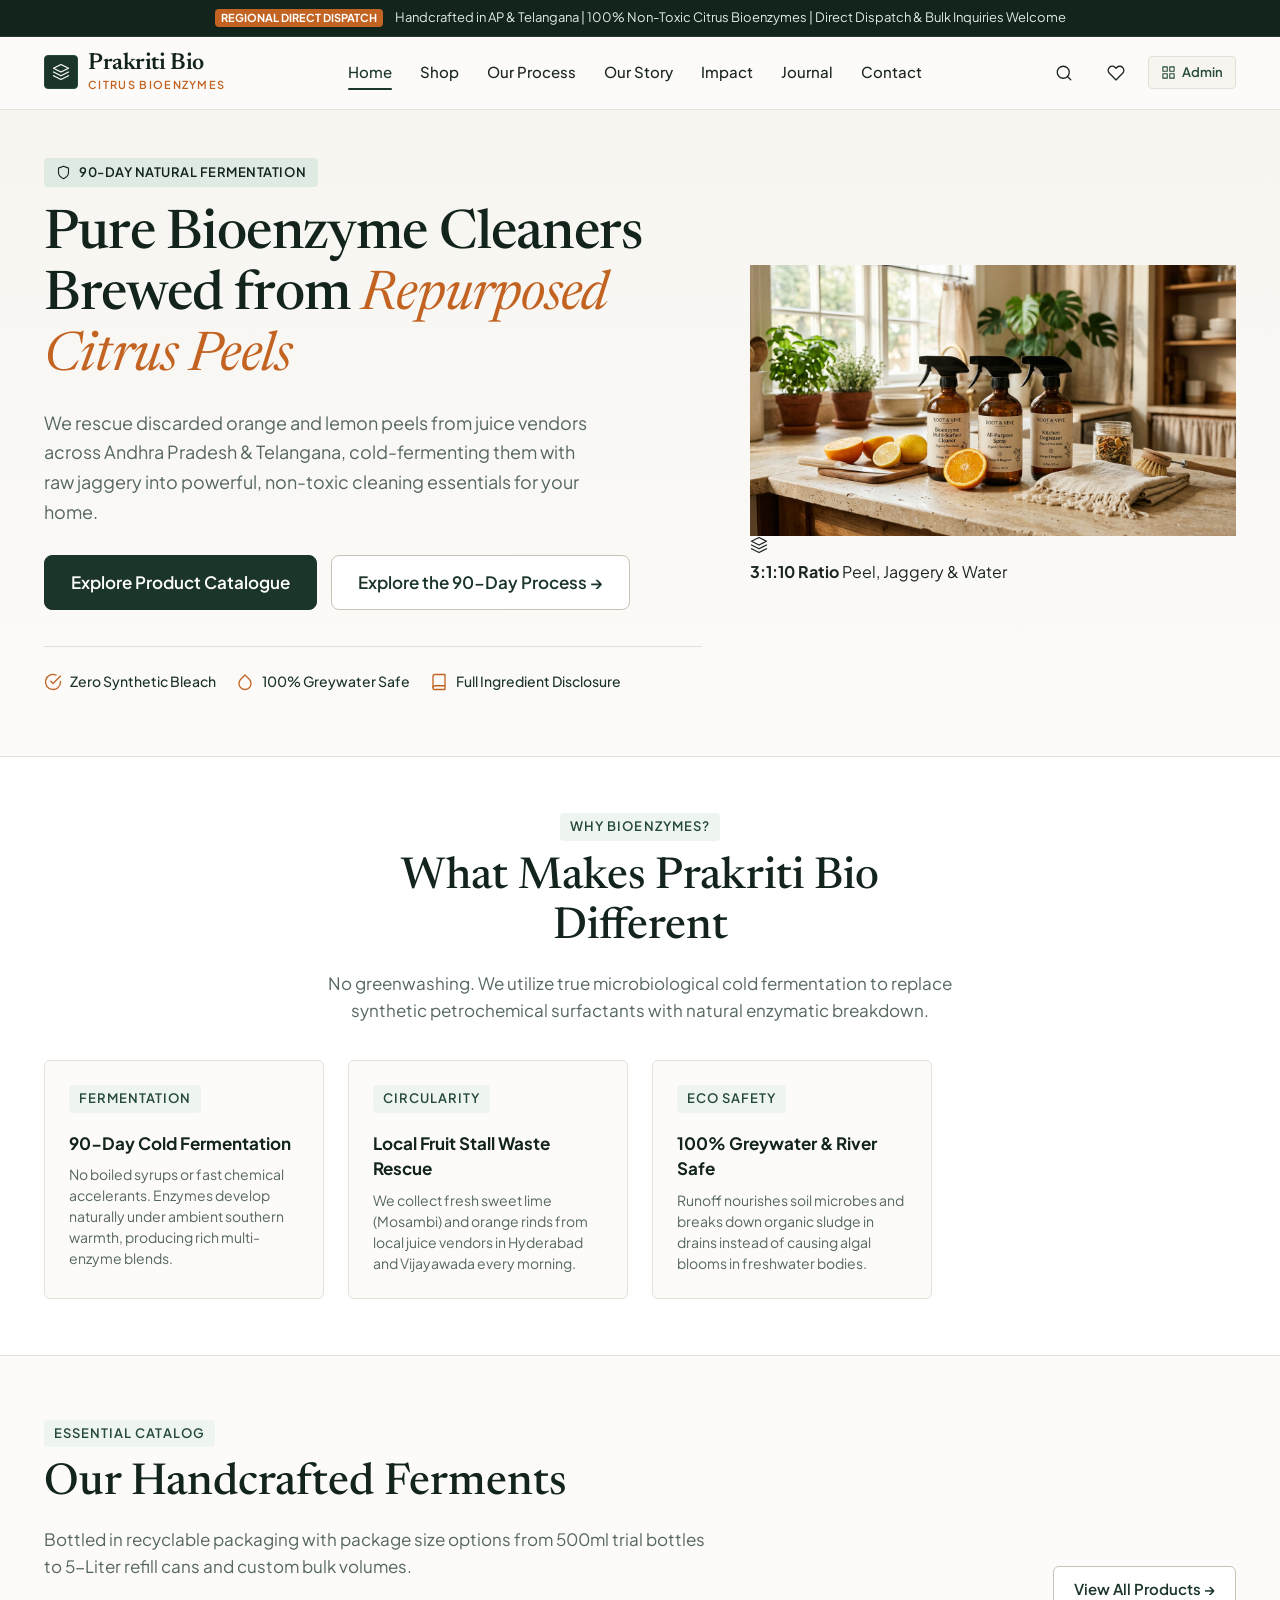
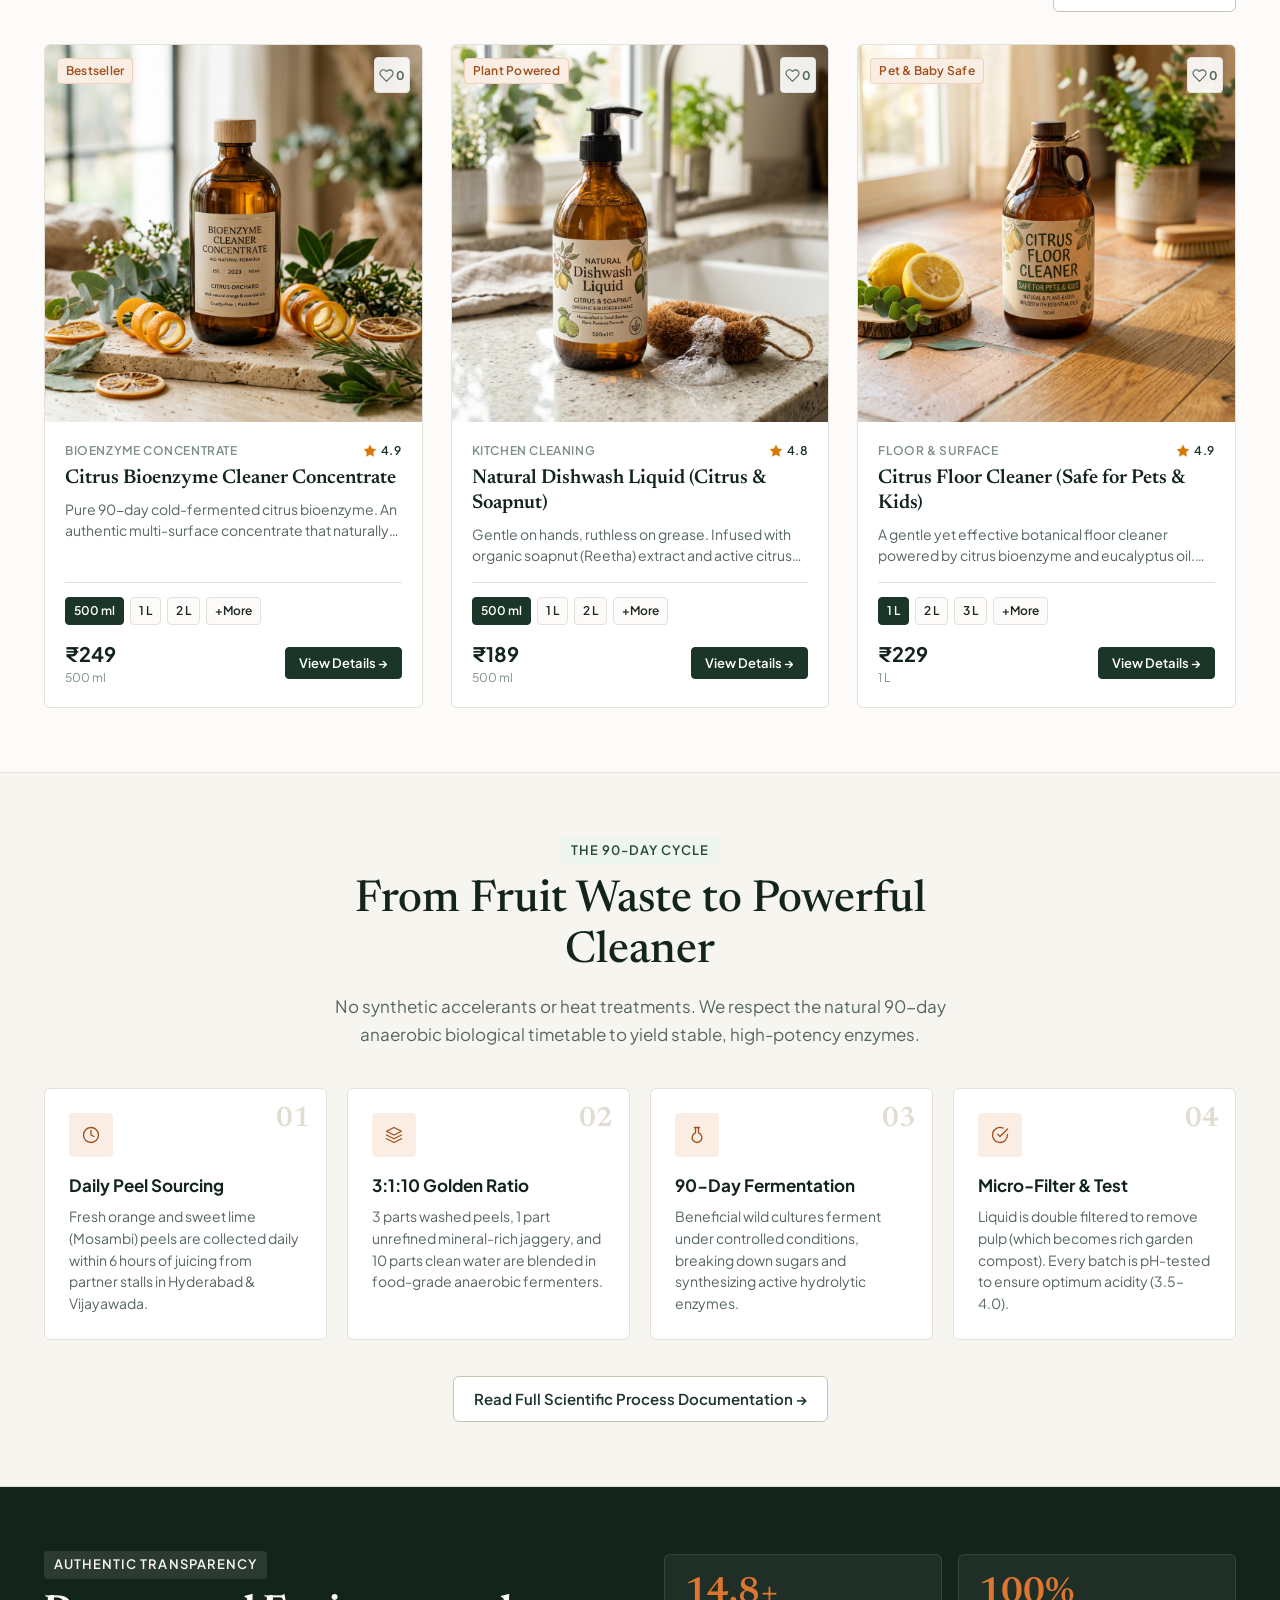
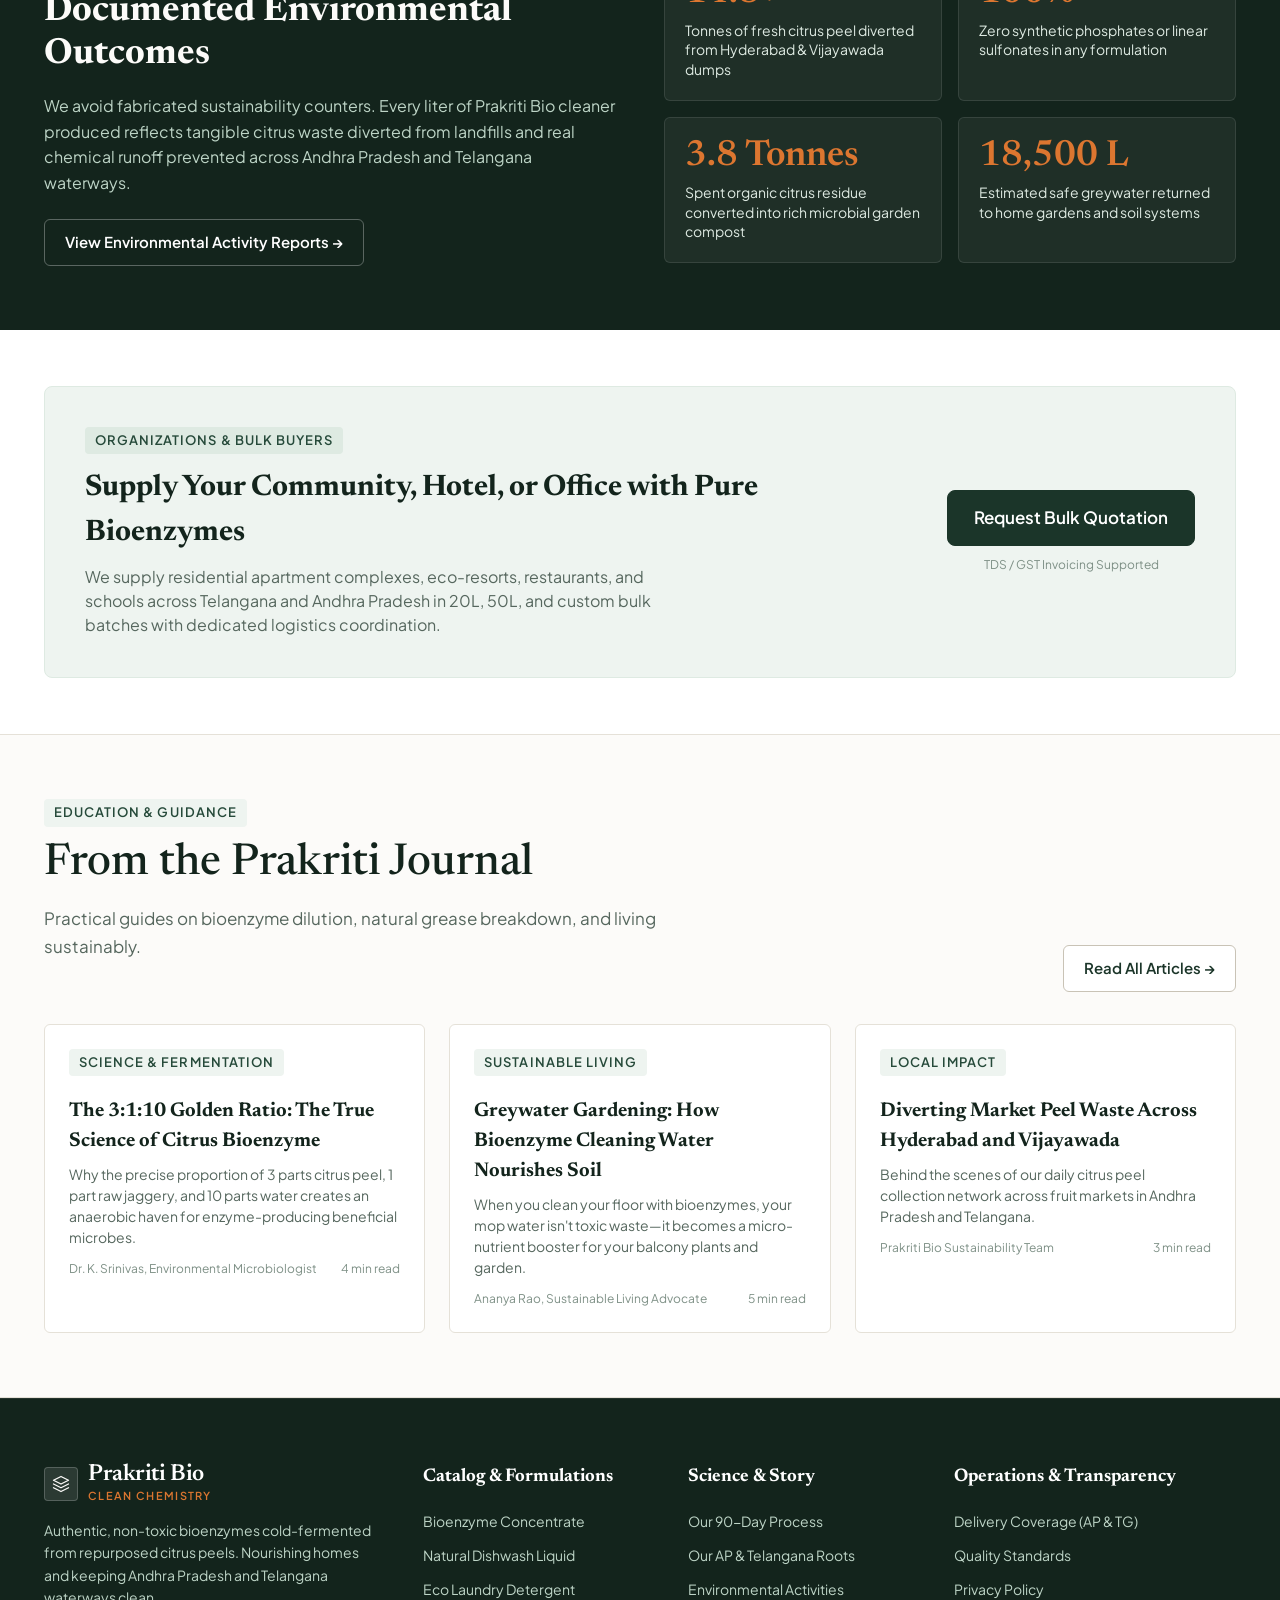
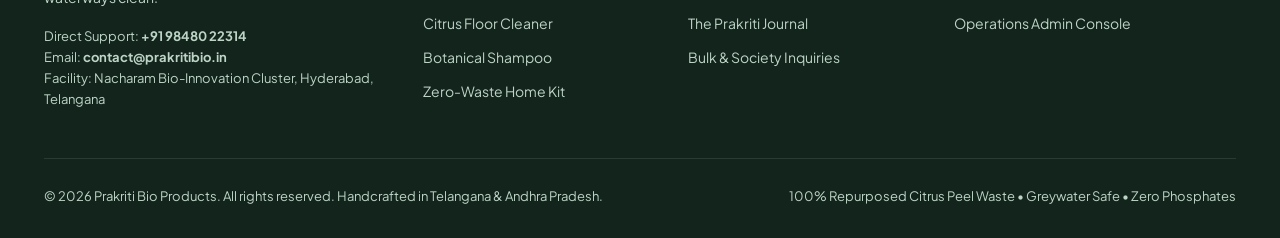
==== commit 63b573da: "17-10-2026" ====
--- a/index.html
+++ b/index.html
@@ -42,11 +42,11 @@
 </head>
 <body>
 
-  <!-- 1. Top Announcement Bar -->
-  <aside class="announcement-bar" aria-label="Announcement">
+  <!-- 1. Top Announcement Bar (Hydrated dynamically via CMS) -->
+  <aside id="announcement-bar-container" class="announcement-bar" aria-label="Announcement">
     <div class="announcement-content">
-      <span class="announcement-badge">Regional Direct Delivery</span>
-      <span>Handcrafted in AP & Telangana | Free delivery on orders over ₹499 | Use code <strong>FIRSTBIO10</strong> for 10% off</span>
+      <span id="announcement-badge-text" class="announcement-badge">Regional Direct Dispatch</span>
+      <span id="announcement-message-text">Handcrafted in AP & Telangana | 100% Non-Toxic Citrus Bioenzymes | Direct Dispatch & Bulk Inquiries Welcome</span>
     </div>
   </aside>
 
@@ -76,21 +76,19 @@
 
       <!-- Action Buttons -->
       <div class="header-actions">
+        <!-- Search Trigger -->
         <button class="action-btn" data-action="open-search" aria-label="Search products and guides" title="Search">
           <svg class="icon" viewBox="0 0 24 24"><circle cx="11" cy="11" r="8"></circle><line x1="21" y1="21" x2="16.65" y2="16.65"></line></svg>
         </button>
 
-        <a href="#shop" class="action-btn" aria-label="Wishlist" title="Wishlist">
+        <!-- Product Likes / Wishlist Button with Real-time Count -->
+        <button class="action-btn" aria-label="Liked Products" title="View Liked Products" onclick="App.showLikedProducts()">
           <svg class="icon" viewBox="0 0 24 24"><path d="M20.84 4.61a5.5 5.5 0 0 0-7.78 0L12 5.67l-1.06-1.06a5.5 5.5 0 0 0-7.78 7.78l1.06 1.06L12 21.23l7.78-7.78 1.06-1.06a5.5 5.5 0 0 0 0-7.78z"></path></svg>
-          <span class="count-badge wishlist-count-badge" style="display: none;">0</span>
-        </a>
-
-        <button class="action-btn" data-action="open-cart" aria-label="View Cart" title="Shopping Cart">
-          <svg class="icon" viewBox="0 0 24 24"><circle cx="9" cy="21" r="1"></circle><circle cx="20" cy="21" r="1"></circle><path d="M1 1h4l2.68 13.39a2 2 0 0 0 2 1.61h9.72a2 2 0 0 0 2-1.61L23 6H6"></path></svg>
-          <span class="count-badge cart-count-badge" style="display: none;">0</span>
+          <span id="header-likes-badge" class="count-badge likes-count-badge" style="display: none;">0</span>
         </button>
 
-        <a href="#admin" class="admin-header-btn" title="Operations & Admin Portal">
+        <!-- Operations & Admin Portal Link -->
+        <a href="/admin" class="admin-header-btn" title="Operations & Admin CMS Portal">
           <svg class="icon icon-sm" viewBox="0 0 24 24"><rect x="3" y="3" width="7" height="7"></rect><rect x="14" y="3" width="7" height="7"></rect><rect x="14" y="14" width="7" height="7"></rect><rect x="3" y="14" width="7" height="7"></rect></svg>
           <span>Admin</span>
         </a>
@@ -105,26 +103,25 @@
 
     <!-- VIEW 1: HOME PAGE -->
     <section id="view-home" class="page-view">
-      <!-- Hero Section -->
+      <!-- Hero Section (Hydrated dynamically via CMS) -->
       <section class="hero-section">
         <div class="container hero-grid">
           <div class="hero-content">
-            <span class="hero-eyebrow">
+            <span id="hero-eyebrow-text" class="hero-eyebrow">
               <svg class="icon icon-sm" viewBox="0 0 24 24"><path d="M12 22s8-4 8-10V5l-8-3-8 3v7c0 6 8 10 8 10z"></path></svg>
               90-Day Natural Fermentation
             </span>
-            <h1 class="hero-title">
+            <h1 id="hero-title-text" class="hero-title">
               Pure Bioenzyme Cleaners Brewed from <em>Repurposed Citrus Peels</em>
             </h1>
-            <p class="hero-lead">
+            <p id="hero-lead-text" class="hero-lead">
               We rescue discarded orange and lemon peels from juice vendors across Andhra Pradesh & Telangana, cold-fermenting them with raw jaggery into powerful, non-toxic cleaning essentials for your home.
             </p>
             <div class="hero-cta-group">
-              <a href="#shop" class="btn btn-primary btn-lg">
-                <svg class="icon" viewBox="0 0 24 24"><circle cx="9" cy="21" r="1"></circle><circle cx="20" cy="21" r="1"></circle><path d="M1 1h4l2.68 13.39a2 2 0 0 0 2 1.61h9.72a2 2 0 0 0 2-1.61L23 6H6"></path></svg>
-                Shop Pure Cleaners
+              <a id="hero-cta-primary" href="#shop" class="btn btn-primary btn-lg">
+                Explore Product Catalogue
               </a>
-              <a href="#process" class="btn btn-secondary btn-lg">
+              <a id="hero-cta-secondary" href="#process" class="btn btn-secondary btn-lg">
                 Explore the 90-Day Process →
               </a>
             </div>
@@ -140,22 +137,22 @@
                 <span>100% Greywater Safe</span>
               </div>
               <div class="trust-item">
-                <svg class="icon" viewBox="0 0 24 24"><path d="M12 22s8-4 8-10V5l-8-3-8 3v7c0 6 8 10 8 10z"></path></svg>
-                <span>Pet & Infant Friendly</span>
+                <svg class="icon" viewBox="0 0 24 24"><path d="M4 19.5A2.5 2.5 0 0 1 6.5 17H20"></path><path d="M6.5 2H20v20H6.5A2.5 2.5 0 0 1 4 19.5v-15A2.5 2.5 0 0 1 6.5 2z"></path></svg>
+                <span id="hero-badge-text">Full Ingredient Disclosure</span>
               </div>
             </div>
           </div>
 
-          <div class="hero-media-wrapper">
-            <div class="hero-media-card">
-              <img src="assets/images/hero.jpg" alt="Artisanal amber glass bottles of natural citrus bioenzyme cleaner with freshly sliced lemons and oranges on a sunlit counter" class="hero-img" />
-              <div class="hero-floating-badge">
-                <div class="floating-badge-icon">
+          <div class="hero-visual">
+            <div class="hero-image-frame">
+              <img src="assets/images/hero.jpg" alt="Prakriti Bio pure citrus bioenzyme artisanal fermentation" class="hero-main-img" />
+              <div class="hero-card-badge">
+                <div class="hero-badge-icon">
                   <svg class="icon" viewBox="0 0 24 24"><path d="M12 2L2 7l10 5 10-5-10-5zM2 17l10 5 10-5M2 12l10 5 10-5"></path></svg>
                 </div>
-                <div class="floating-badge-text">
-                  <h4>Full Ingredient Transparency</h4>
-                  <p>Fermented Citrus • Jaggery • Soapnut • Water</p>
+                <div class="hero-badge-text">
+                  <strong>3:1:10 Ratio</strong>
+                  <span>Peel, Jaggery & Water</span>
                 </div>
               </div>
             </div>
@@ -163,47 +160,39 @@
         </div>
       </section>
 
-      <!-- Value Pillars -->
+      <!-- Difference Pillars Section (Hydrated dynamically via CMS) -->
       <section class="section-pillars">
         <div class="container">
-          <div class="pillars-grid">
+          <div style="text-align: center; max-width: 640px; margin: 0 auto 36px;">
+            <span class="section-tag">Why Bioenzymes?</span>
+            <h2 class="section-heading">What Makes Prakriti Bio Different</h2>
+            <p class="section-subheading" style="margin-left: auto; margin-right: auto;">
+              No greenwashing. We utilize true microbiological cold fermentation to replace synthetic petrochemical surfactants with natural enzymatic breakdown.
+            </p>
+          </div>
+
+          <div id="home-pillars-grid" class="pillars-grid">
             <div class="pillar-card">
-              <div class="pillar-icon-box">
-                <svg class="icon" viewBox="0 0 24 24"><path d="M21 16V8a2 2 0 0 0-1-1.73l-7-4a2 2 0 0 0-2 0l-7 4A2 2 0 0 0 3 8v8a2 2 0 0 0 1 1.73l7 4a2 2 0 0 0 2 0l7-4A2 2 0 0 0 21 16z"></path><polyline points="3.27 6.96 12 12.01 20.73 6.96"></polyline><line x1="12" y1="22.08" x2="12" y2="12"></line></svg>
-              </div>
-              <h3 class="pillar-title">Diverting Market Waste</h3>
+              <span class="section-tag">Fermentation</span>
+              <h3 class="pillar-title" style="margin-top: 6px;">90-Day Cold Fermentation</h3>
               <p class="pillar-desc">
-                We collect fresh citrus rinds daily from fruit stalls in Hyderabad and Vijayawada, preventing tonnes of organic waste from rotting in municipal landfills.
+                No boiled syrups or fast chemical accelerants. Enzymes develop naturally under ambient southern warmth, producing rich multi-enzyme blends.
               </p>
             </div>
 
             <div class="pillar-card">
-              <div class="pillar-icon-box">
-                <svg class="icon" viewBox="0 0 24 24"><path d="M10 2v7.31M14 9.3V1.99M8.5 2h7M14 9.3a6.5 6.5 0 1 1-4 0"></path></svg>
-              </div>
-              <h3 class="pillar-title">Active Enzyme Power</h3>
+              <span class="section-tag">Circularity</span>
+              <h3 class="pillar-title" style="margin-top: 6px;">Local Fruit Stall Waste Rescue</h3>
               <p class="pillar-desc">
-                Natural lipases, proteases, and amylases digest oil, food starch, and organic drain biofilm at a molecular level without corrosive acids or caustic soda.
+                We collect fresh sweet lime (Mosambi) and orange rinds from local juice vendors in Hyderabad and Vijayawada every morning.
               </p>
             </div>
 
             <div class="pillar-card">
-              <div class="pillar-icon-box">
-                <svg class="icon" viewBox="0 0 24 24"><path d="M12 2.69l5.66 5.66a8 8 0 1 1-11.31 0z"></path></svg>
-              </div>
-              <h3 class="pillar-title">Waterway Responsible</h3>
+              <span class="section-tag">Eco Safety</span>
+              <h3 class="pillar-title" style="margin-top: 6px;">100% Greywater & River Safe</h3>
               <p class="pillar-desc">
-                Zero synthetic phosphates or linear alkylbenzene sulfonates. Wash runoff can be poured directly into house plants and garden soil without harming roots.
-              </p>
-            </div>
-
-            <div class="pillar-card">
-              <div class="pillar-icon-box">
-                <svg class="icon" viewBox="0 0 24 24"><path d="M16 21v-2a4 4 0 0 0-4-4H5a4 4 0 0 0-4 4v2"></path><circle cx="8.5" cy="7.5" r="4"></circle><line x1="20" y1="8" x2="20" y2="14"></line><line x1="23" y1="11" x2="17" y2="11"></line></svg>
-              </div>
-              <h3 class="pillar-title">Safe for Families & Pets</h3>
-              <p class="pillar-desc">
-                Dries clean with zero toxic residue. Ideal for homes with crawling toddlers and pets who lick their paws after walking on freshly mopped floors.
+                Runoff nourishes soil microbes and breaks down organic sludge in drains instead of causing algal blooms in freshwater bodies.
               </p>
             </div>
           </div>
@@ -218,7 +207,7 @@
               <span class="section-tag">Essential Catalog</span>
               <h2 class="section-heading">Our Handcrafted Ferments</h2>
               <p class="section-subheading">
-                Bottled in recyclable packaging with volume options from 500ml trial bottles to 5-Liter refill cans and custom bulk volumes.
+                Bottled in recyclable packaging with package size options from 500ml trial bottles to 5-Liter refill cans and custom bulk volumes.
               </p>
             </div>
             <a href="#shop" class="btn btn-secondary">View All Products →</a>
@@ -230,7 +219,7 @@
         </div>
       </section>
 
-      <!-- "From Waste to Pure Cleaner" 90-Day Process Preview -->
+      <!-- 90-Day Process Preview -->
       <section class="section-process">
         <div class="container">
           <div style="text-align: center; max-width: 680px; margin: 0 auto 36px;">
@@ -293,7 +282,7 @@
         </div>
       </section>
 
-      <!-- Real Environmental Impact (PRD Section 26: No fake stats) -->
+      <!-- Environmental Outcomes Section -->
       <section class="section-impact">
         <div class="container impact-grid">
           <div>
@@ -311,7 +300,7 @@
 
           <div class="impact-metrics-cards">
             <div class="impact-metric-box">
-              <div class="metric-number">14.2+</div>
+              <div class="metric-number">14.8+</div>
               <div class="metric-label">Tonnes of fresh citrus peel diverted from Hyderabad & Vijayawada dumps</div>
             </div>
             <div class="impact-metric-box">
@@ -330,7 +319,7 @@
         </div>
       </section>
 
-      <!-- Bulk / Organization Orders Callout (PRD Section 23) -->
+      <!-- Bulk / Organization Orders Callout -->
       <section class="section-bulk-banner">
         <div class="container">
           <div class="bulk-box">
@@ -380,6 +369,7 @@
           <div>
             <select class="sort-select" onchange="App.setCatalogSort(this.value)">
               <option value="featured">Sort by: Featured</option>
+              <option value="likes">Most Liked ❤️</option>
               <option value="price-low">Price: Low to High</option>
               <option value="price-high">Price: High to Low</option>
               <option value="rating">Customer Rating</option>
@@ -387,9 +377,10 @@
           </div>
         </div>
 
-        <!-- Filter Bar -->
+        <!-- Filter Bar with Liked Products Tab -->
         <div class="filter-bar">
           <button class="filter-pill active" data-category="all" onclick="App.setCatalogCategory('all')">All Products</button>
+          <button class="filter-pill" data-category="likes" onclick="App.setCatalogCategory('likes')">❤️ Liked Products</button>
           <button class="filter-pill" data-category="concentrate" onclick="App.setCatalogCategory('concentrate')">Bioenzyme Concentrate</button>
           <button class="filter-pill" data-category="kitchen" onclick="App.setCatalogCategory('kitchen')">Kitchen & Dishes</button>
           <button class="filter-pill" data-category="floor" onclick="App.setCatalogCategory('floor')">Floor & Tiles</button>
@@ -404,12 +395,12 @@
       </div>
     </section>
 
-    <!-- VIEW 3: OUR PROCESS PAGE -->
+    <!-- VIEW 3: OUR PROCESS PAGE (Hydrated dynamically via CMS) -->
     <section id="view-process" class="page-view" style="display: none; padding: 48px 0 64px;">
       <div class="container" style="max-width: 920px;">
         <span class="section-tag">Production Transparency</span>
-        <h1 class="section-heading">The Science of 90-Day Bioenzyme Fermentation</h1>
-        <p class="section-subheading">
+        <h1 id="process-page-heading" class="section-heading">The Science of 90-Day Bioenzyme Fermentation</h1>
+        <p id="process-page-subheading" class="section-subheading">
           We believe customers have a right to understand the exact microbiology and chemistry behind what they use to clean their homes.
         </p>
 
@@ -434,11 +425,13 @@
           </div>
 
           <h4 style="font-family: var(--font-serif); font-size: 1.25rem; color: var(--color-moss-900); margin: 24px 0 12px;">What Happens Over 90 Days?</h4>
-          <ol style="padding-left: 20px; display: flex; flex-direction: column; gap: 12px; font-size: 0.9375rem; color: var(--color-text-muted); line-height: 1.6;">
-            <li><strong>Days 1–30: Anaerobic Glycolysis:</strong> Wild yeasts convert simple sugars into alcohol and carbon dioxide. Fermentation tanks are degassed daily to maintain ideal internal pressure.</li>
-            <li><strong>Days 31–60: Acetic & Lactic Conversion:</strong> Beneficial bacteria oxidize alcohol into organic acetic and lactic acids, dropping the solution pH below 4.0.</li>
-            <li><strong>Days 61–90: Enzymatic Maturation:</strong> Autolysis of yeast cells releases concentrated intracellular enzymes—predominantly <em>Lipase</em> (lipid cleaver), <em>Protease</em> (protein digester), and <em>Amylase</em> (carbohydrate disperser).</li>
-          </ol>
+          <div id="process-stages-container">
+            <ol style="padding-left: 20px; display: flex; flex-direction: column; gap: 12px; font-size: 0.9375rem; color: var(--color-text-muted); line-height: 1.6;">
+              <li><strong>Days 1–30: Anaerobic Glycolysis:</strong> Wild yeasts convert simple sugars into alcohol and carbon dioxide. Fermentation tanks are degassed daily to maintain ideal internal pressure.</li>
+              <li><strong>Days 31–60: Acetic & Lactic Conversion:</strong> Beneficial bacteria oxidize alcohol into organic acetic and lactic acids, dropping the solution pH below 4.0.</li>
+              <li><strong>Days 61–90: Enzymatic Maturation:</strong> Autolysis of yeast cells releases concentrated intracellular enzymes—predominantly <em>Lipase</em> (lipid cleaver), <em>Protease</em> (protein digester), and <em>Amylase</em> (carbohydrate disperser).</li>
+            </ol>
+          </div>
         </div>
 
         <div style="background: var(--color-sage-100); border: 1px solid var(--color-sage-200); border-radius: var(--radius-sm); padding: 32px;">
@@ -450,28 +443,30 @@
       </div>
     </section>
 
-    <!-- VIEW 4: OUR STORY / ABOUT PAGE -->
+    <!-- VIEW 4: OUR STORY / ABOUT PAGE (Hydrated dynamically via CMS) -->
     <section id="view-story" class="page-view" style="display: none; padding: 48px 0 64px;">
       <div class="container" style="max-width: 920px;">
         <span class="section-tag">Our Roots & Purpose</span>
-        <h1 class="section-heading">Rooted in Andhra Pradesh & Telangana</h1>
-        <p class="section-subheading">
+        <h1 id="story-heading-text" class="section-heading">Rooted in Andhra Pradesh & Telangana</h1>
+        <p id="story-subheading-text" class="section-subheading">
           Why we started Prakriti Bio, our refusal to greenwash, and our mission to detoxify domestic greywater.
         </p>
 
         <div style="background: #fff; border: 1px solid var(--color-border); border-radius: var(--radius-sm); padding: 36px; line-height: 1.7; font-size: 0.95rem; color: var(--color-text-muted); margin-bottom: 32px;">
-          <p style="margin-bottom: 18px;">
-            In 2023, while volunteering on lake restoration projects around the Musi and Krishna river basins, our founders observed a persistent tragedy: despite expensive wastewater treatment plants, residential greywater was choked with linear alkylbenzene sulfonates, synthetic bleach, and artificial quaternary ammonium compounds from ordinary household floor cleaners and detergents.
-          </p>
-          <p style="margin-bottom: 18px;">
-            Meanwhile, at fruit stalls and juice centers on every street corner of Hyderabad and Vijayawada, massive heaps of fresh sweet lime and orange peels were being thrown into municipal garbage trucks every afternoon—destined to decompose into methane in overflowing landfills.
-          </p>
-          <p style="margin-bottom: 18px;">
-            The question was simple: <strong>Can we close the loop?</strong> Can we transform this mountain of fragrant citrus peel waste into effective, probiotic cleaners that leave domestic drainage water completely safe for urban soils and waterways?
-          </p>
-          <p>
-            Prakriti Bio was born from that conviction. Today, we partner directly with local fruit vendors, paying fair collection incentives, and fermenting pure bioenzymes without a single synthetic dye, toxic foaming surfactant, or artificial fragrance.
-          </p>
+          <div id="story-paragraphs-container">
+            <p id="story-lead-text" style="margin-bottom: 18px; font-weight: 500; color: var(--color-moss-900);">
+              In 2023, while volunteering on lake restoration projects around the Musi and Krishna river basins, our founders observed a persistent tragedy: residential greywater was choked with linear alkylbenzene sulfonates, synthetic bleach, and artificial quaternary ammonium compounds from ordinary household cleaners.
+            </p>
+            <p style="margin-bottom: 18px;">
+              Meanwhile, at fruit stalls on every street corner of Hyderabad and Vijayawada, massive heaps of fresh sweet lime and orange peels were being thrown into municipal garbage trucks every afternoon—destined to decompose into methane in overflowing landfills.
+            </p>
+            <p style="margin-bottom: 18px;">
+              The question was simple: <strong>Can we close the loop?</strong> Can we transform this mountain of fragrant citrus peel waste into effective, probiotic cleaners that leave domestic drainage water completely safe for urban soils and waterways?
+            </p>
+            <p id="story-mission-text">
+              Prakriti Bio was born from that conviction. Today, we partner directly with local fruit vendors, paying fair collection incentives, and fermenting pure bioenzymes without a single synthetic dye, toxic foaming surfactant, or artificial fragrance.
+            </p>
+          </div>
         </div>
 
         <div class="pillars-grid" style="grid-template-columns: repeat(3, 1fr);">
@@ -506,12 +501,12 @@
               <h3 style="font-family: var(--font-serif); font-size: 1.35rem; color: var(--color-moss-900);">Kothapet & Gaddiannaram Fruit Market Collection</h3>
               <span class="badge badge-moss">Ongoing Daily Project</span>
             </div>
-            <p style="font-size: 0.875rem; color: var(--color-text-subtle); margin-bottom: 12px;">Location: Hyderabad, Telangana | Initiated: Jan 2025</p>
+            <p style="font-size: 0.875rem; color: var(--color-text-subtle); margin-bottom: 12px;">Location: Hyderabad, Telangana</p>
             <p style="font-size: 0.9375rem; color: var(--color-text-muted); line-height: 1.6; margin-bottom: 14px;">
-              Partnered with 28 fresh juice vendors across the Kothapet and Gaddiannaram fruit markets. Standardized food-grade collection bins are swapped twice daily. Diverted an average of 420 kg of fresh sweet lime and orange rinds weekly from landfill disposal.
+              Partnered with 28 fresh juice vendors across the fruit markets. Standardized food-grade collection bins are swapped twice daily. Diverted an average of 420 kg of fresh sweet lime and orange rinds weekly from landfill disposal.
             </p>
             <div style="font-size: 0.8125rem; font-weight: 600; color: var(--color-terracotta-700);">
-              Measurable Outcome: 14.2 Tonnes of citrus waste converted into active cleaning enzyme to date.
+              Measurable Outcome: 14.8 Tonnes of citrus waste converted into active cleaning enzyme to date.
             </div>
           </div>
 
@@ -520,26 +515,12 @@
               <h3 style="font-family: var(--font-serif); font-size: 1.35rem; color: var(--color-moss-900);">Apartment Greywater Transformation Initiative</h3>
               <span class="badge badge-stock">Completed Cohort</span>
             </div>
-            <p style="font-size: 0.875rem; color: var(--color-text-subtle); margin-bottom: 12px;">Location: Gachibowli & Madhapur, Hyderabad | Duration: May - August 2026</p>
+            <p style="font-size: 0.875rem; color: var(--color-text-subtle); margin-bottom: 12px;">Location: Gachibowli & Madhapur, Hyderabad</p>
             <p style="font-size: 0.9375rem; color: var(--color-text-muted); line-height: 1.6; margin-bottom: 14px;">
-              Transitioned 120 residential flats in a gated community to citrus floor cleaner and bioenzyme dishwash. Drain water testing conducted at the STP inlet demonstrated a 44% reduction in chemical surfactant residues and reduced organic sludge blockage in basement drain lines.
+              Transitioned 120 residential flats in a gated community to citrus floor cleaner and bioenzyme dishwash. Drain water testing conducted at the STP inlet demonstrated a 44% reduction in chemical surfactant residues.
             </p>
             <div style="font-size: 0.8125rem; font-weight: 600; color: var(--color-terracotta-700);">
               Measurable Outcome: Over 18,000 liters of domestic wash water successfully diverted to nourish perimeter landscaping.
-            </div>
-          </div>
-
-          <div style="background: #fff; border: 1px solid var(--color-border); border-radius: var(--radius-sm); padding: 28px;">
-            <div style="display: flex; justify-content: space-between; align-items: baseline; margin-bottom: 8px;">
-              <h3 style="font-family: var(--font-serif); font-size: 1.35rem; color: var(--color-moss-900);">Vijayawada Urban Composting Partnership</h3>
-              <span class="badge badge-moss">Active Operation</span>
-            </div>
-            <p style="font-size: 0.875rem; color: var(--color-text-subtle); margin-bottom: 12px;">Location: Benz Circle, Vijayawada, Andhra Pradesh</p>
-            <p style="font-size: 0.9375rem; color: var(--color-text-muted); line-height: 1.6; margin-bottom: 14px;">
-              All spent citrus solids post-filtration are transferred to our composting site, inoculated with aerobic decomposers, and distributed as bio-nutrient soil enricher for urban kitchen gardens in Krishna district.
-            </p>
-            <div style="font-size: 0.8125rem; font-weight: 600; color: var(--color-terracotta-700);">
-              Measurable Outcome: 3.8 Tonnes of high-nitrogen organic compost produced with zero landfill contribution.
             </div>
           </div>
         </div>
@@ -553,7 +534,7 @@
         <h1 class="section-heading">The Prakriti Journal</h1>
         <p class="section-subheading">In-depth reading on natural cleaning chemistry, bioenzyme science, and non-toxic living.</p>
 
-        <div id="full-journal-grid" class="pillars-grid" style="grid-template-columns: repeat(3, 1fr);">
+        <div id="journal-articles-grid" class="pillars-grid" style="grid-template-columns: repeat(3, 1fr);">
           <!-- Injected via App.renderFullJournal() -->
         </div>
       </div>
@@ -567,7 +548,7 @@
             <span class="section-tag">Get in Touch</span>
             <h1 class="section-heading">Contact & Regional Support</h1>
             <p class="section-subheading">
-              Have questions about our citrus fermentation process, product dilution, or delivery to your district? We're here to help.
+              Have questions about our citrus fermentation process, product dilution, or bulk supply to your community? We're here to help.
             </p>
 
             <div class="checkout-card">
@@ -575,35 +556,35 @@
               <form onsubmit="App.handleContactSubmit(event)">
                 <div class="form-row-2">
                   <div class="form-group">
-                    <label class="form-label">Your Name</label>
-                    <input type="text" class="form-input" required placeholder="Full Name" />
+                    <label class="form-label">Your Name *</label>
+                    <input type="text" name="name" class="form-input" required placeholder="Full Name" />
                   </div>
                   <div class="form-group">
-                    <label class="form-label">Phone Number</label>
-                    <input type="tel" class="form-input" required placeholder="+91 98480 00000" />
+                    <label class="form-label">Phone Number *</label>
+                    <input type="tel" name="phone" class="form-input" required placeholder="+91 98480 00000" />
                   </div>
                 </div>
                 <div class="form-group">
-                  <label class="form-label">Email Address</label>
-                  <input type="email" class="form-input" required placeholder="name@domain.com" />
+                  <label class="form-label">Email Address *</label>
+                  <input type="email" name="email" class="form-input" required placeholder="name@domain.com" />
                 </div>
                 <div class="form-group">
                   <label class="form-label">City / District</label>
-                  <input type="text" class="form-input" required placeholder="e.g. Hyderabad, Vijayawada, Vizag" />
+                  <input type="text" name="location" class="form-input" placeholder="e.g. Hyderabad, Vijayawada, Vizag" />
                 </div>
                 <div class="form-group">
-                  <label class="form-label">Message</label>
-                  <textarea class="form-textarea" rows="4" required placeholder="How can we help you?"></textarea>
-                </div>
-                <button type="submit" class="btn btn-primary btn-lg">Send Message</button>
+                  <label class="form-label">Message *</label>
+                  <textarea id="contact-message-input" name="message" class="form-input" rows="4" required placeholder="How can we help you?"></textarea>
+                </div>
+                <button type="submit" class="btn btn-primary btn-lg">Send Enquiry →</button>
               </form>
             </div>
 
-            <!-- Direct WhatsApp & Phone Assistance -->
-            <div style="background: var(--color-sand-100); border: 1px solid var(--color-border); border-radius: var(--radius-sm); padding: 24px; display: flex; align-items: center; justify-content: space-between; flex-wrap: wrap; gap: 16px;">
+            <!-- Direct WhatsApp Assistance -->
+            <div style="background: var(--color-sand-100); border: 1px solid var(--color-border); border-radius: var(--radius-sm); padding: 24px; display: flex; align-items: center; justify-content: space-between; flex-wrap: wrap; gap: 16px; margin-top: 24px;">
               <div>
                 <h4 style="font-size: 1rem; color: var(--color-moss-900); font-weight: 700; margin-bottom: 4px;">Prefer Direct WhatsApp?</h4>
-                <p style="font-size: 0.8125rem; color: var(--color-text-muted);">Chat directly with our production coordinator for instant guidance.</p>
+                <p style="font-size: 0.8125rem; color: var(--color-text-muted); margin: 0;">Chat directly with our production coordinator for instant guidance.</p>
               </div>
               <a href="https://wa.me/919848022314?text=Hi%20Prakriti%20Bio,%20I%20have%20an%20inquiry%20regarding%20bioenzyme%20cleaners" target="_blank" rel="noopener noreferrer" class="btn btn-accent btn-sm">
                 Chat on WhatsApp ↗
@@ -620,32 +601,38 @@
                 Special bulk pricing for residential gated societies, hotels, restaurants, and schools requiring 25 Liters or more.
               </p>
 
-              <form onsubmit="App.handleBulkQuoteSubmit(event)">
+              <form onsubmit="App.handleContactSubmit(event)">
+                <input type="hidden" name="type" value="b2b_bulk" />
                 <div class="form-group">
-                  <label class="form-label">Organization / Society Name</label>
-                  <input type="text" name="orgName" class="form-input" required placeholder="e.g. Rainbow Vistas Association" />
+                  <label class="form-label">Organization / Society Name *</label>
+                  <input type="text" name="organization" class="form-input" required placeholder="e.g. Rainbow Vistas Association" />
+                </div>
+                <div class="form-row-2">
+                  <div class="form-group">
+                    <label class="form-label">Contact Person Name *</label>
+                    <input type="text" name="name" class="form-input" required placeholder="Contact Name" />
+                  </div>
+                  <div class="form-group">
+                    <label class="form-label">Mobile Number *</label>
+                    <input type="tel" name="phone" class="form-input" required placeholder="+91 98480 00000" />
+                  </div>
                 </div>
                 <div class="form-group">
-                  <label class="form-label">Contact Person & Phone</label>
-                  <input type="text" class="form-input" required placeholder="Name & Mobile Number" />
+                  <label class="form-label">Email Address *</label>
+                  <input type="email" name="email" class="form-input" required placeholder="admin@society.org" />
                 </div>
                 <div class="form-group">
-                  <label class="form-label">Estimated Monthly Liters Needed</label>
-                  <select name="liters" class="form-select">
+                  <label class="form-label">Estimated Monthly Volume</label>
+                  <select name="estimatedLiters" class="form-select">
                     <option value="25-50">25 to 50 Liters / month</option>
                     <option value="50-100">50 to 100 Liters / month</option>
                     <option value="100-250">100 to 250 Liters / month</option>
-                    <option value="250+">250+ Liters (Institutional Canister)</option>
+                    <option value="250+">250+ Liters (Bulk Drums)</option>
                   </select>
                 </div>
                 <div class="form-group">
-                  <label class="form-label">Primary Application</label>
-                  <select class="form-select">
-                    <option value="floor">Daily Floor Mopping & Grout Cleaning</option>
-                    <option value="kitchen">Commercial Kitchen & Grease Removal</option>
-                    <option value="drain">Drain Odor Control & Grease Traps</option>
-                    <option value="comprehensive">Comprehensive Eco-Transition</option>
-                  </select>
+                  <label class="form-label">Specific Cleaning Requirements</label>
+                  <textarea name="message" class="form-input" rows="3" placeholder="Tell us about your facility (clubhouse mopping, commercial kitchen, etc.)..."></textarea>
                 </div>
                 <button type="submit" class="btn btn-primary btn-lg" style="width: 100%;">Submit Bulk Request</button>
               </form>
@@ -656,7 +643,7 @@
               <h4 style="font-family: var(--font-serif); font-size: 1.15rem; color: var(--color-moss-900); margin-bottom: 12px;">Regional Centers</h4>
               <p style="font-size: 0.875rem; color: var(--color-text-muted); line-height: 1.6; margin-bottom: 8px;">
                 <strong>Hyderabad Operations Hub:</strong><br>
-                Plot 42, Green Enclave, Kothapet Market Road, Hyderabad, Telangana - 500035
+                Plot 42, Bio-Innovation Cluster, Nacharam Industrial Area, Hyderabad, Telangana - 500076
               </p>
               <p style="font-size: 0.875rem; color: var(--color-text-muted); line-height: 1.6;">
                 <strong>Vijayawada Fermentation Facility:</strong><br>
@@ -668,295 +655,27 @@
       </div>
     </section>
 
-    <!-- VIEW 8: CHECKOUT VIEW -->
-    <section id="view-checkout" class="page-view" style="display: none;">
-      <div class="container section-checkout">
-        <span class="section-tag">Order Completion</span>
-        <h1 class="section-heading">Checkout & Delivery Details</h1>
-        <p class="section-subheading">Enjoy free delivery across Andhra Pradesh & Telangana on orders above ₹499.</p>
-
-        <form id="checkout-form" onsubmit="App.handleCheckoutSubmit(event)">
-          <div class="checkout-grid">
-            <div>
-              <!-- Customer & Address Information -->
-              <div class="checkout-card">
-                <h3>1. Delivery Address</h3>
-                <div class="form-row-2">
-                  <div class="form-group">
-                    <label class="form-label">Full Name *</label>
-                    <input type="text" name="fullName" class="form-input" required placeholder="Receiver's name" />
-                  </div>
-                  <div class="form-group">
-                    <label class="form-label">Mobile Number *</label>
-                    <input type="tel" name="phone" class="form-input" required placeholder="+91 98480 00000" />
-                  </div>
-                </div>
-
-                <div class="form-group">
-                  <label class="form-label">Email Address *</label>
-                  <input type="email" name="email" class="form-input" required placeholder="For invoice and courier tracking link" />
-                </div>
-
-                <div class="form-group">
-                  <label class="form-label">House / Flat / Building Address *</label>
-                  <input type="text" name="addressLine1" class="form-input" required placeholder="Flat / House No., Apartment name" />
-                </div>
-
-                <div class="form-group">
-                  <label class="form-label">Street / Area / Landmark</label>
-                  <input type="text" name="addressLine2" class="form-input" placeholder="Road, Colony, Landmark" />
-                </div>
-
-                <div class="form-row-2">
-                  <div class="form-group">
-                    <label class="form-label">City / Town *</label>
-                    <input type="text" name="city" class="form-input" required placeholder="e.g. Hyderabad" />
-                  </div>
-                  <div class="form-group">
-                    <label class="form-label">District (Optional)</label>
-                    <input type="text" name="district" class="form-input" placeholder="e.g. Rangareddy / Krishna" />
-                  </div>
-                </div>
-
-                <div class="form-row-2">
-                  <div class="form-group">
-                    <label class="form-label">State *</label>
-                    <select name="state" id="checkout-state" class="form-select" onchange="App.renderCheckoutSummary()">
-                      <option value="Telangana" selected>Telangana (Primary Hub)</option>
-                      <option value="Andhra Pradesh">Andhra Pradesh (Primary Hub)</option>
-                      <option value="Karnataka">Karnataka</option>
-                      <option value="Tamil Nadu">Tamil Nadu</option>
-                      <option value="Maharashtra">Maharashtra</option>
-                      <option value="Other States">Other Indian State</option>
-                    </select>
-                  </div>
-                  <div class="form-group">
-                    <label class="form-label">PIN Code *</label>
-                    <input type="text" name="pincode" class="form-input" required pattern="[0-9]{6}" placeholder="6-digit PIN" />
-                  </div>
-                </div>
-
-                <div class="form-group">
-                  <label class="form-label">Delivery Instructions (Optional)</label>
-                  <input type="text" name="deliveryNotes" class="form-input" placeholder="e.g. Leave with security, call before delivery" />
-                </div>
-              </div>
-
-              <!-- Payment Method Selection -->
-              <div class="checkout-card">
-                <h3>2. Select Payment Method</h3>
-                <div class="payment-options-grid">
-                  <label class="payment-radio-card active">
-                    <input type="radio" name="paymentMethod" value="Online UPI" checked style="accent-color: var(--color-moss-800);" />
-                    <div>
-                      <strong>Online UPI / Cards / NetBanking</strong>
-                      <p style="font-size: 0.75rem; color: var(--color-text-muted); margin-top: 2px;">Instant digital payment via Google Pay, PhonePe, Paytm, or Cards.</p>
-                    </div>
-                  </label>
-
-                  <label class="payment-radio-card">
-                    <input type="radio" name="paymentMethod" value="COD" style="accent-color: var(--color-moss-800);" />
-                    <div>
-                      <strong>Cash on Delivery (COD)</strong>
-                      <p style="font-size: 0.75rem; color: var(--color-text-muted); margin-top: 2px;">Pay with cash or QR scan at your doorstep upon receiving the parcel.</p>
-                    </div>
-                  </label>
-                </div>
-              </div>
-            </div>
-
-            <!-- Order Summary Sidebar -->
-            <div>
-              <div class="checkout-card" style="position: sticky; top: 100px;">
-                <h3>Order Summary</h3>
-                <div id="checkout-items-summary">
-                  <!-- Injected via App.renderCheckoutSummary() -->
-                </div>
-                <div id="checkout-totals-summary">
-                  <!-- Injected via App.renderCheckoutSummary() -->
-                </div>
-
-                <button type="submit" class="btn btn-primary btn-lg" style="width: 100%; margin-top: 16px;">
-                  Place Order Now
-                </button>
-
-                <p style="font-size: 0.75rem; color: var(--color-text-subtle); text-align: center; margin-top: 12px; line-height: 1.4;">
-                  By clicking Place Order, you confirm your delivery details. An official digital invoice and tracking link will be generated immediately.
-                </p>
-              </div>
-            </div>
-          </div>
-        </form>
-      </div>
-    </section>
-
-    <!-- VIEW 9: ORDER TRACKING VIEW -->
-    <section id="view-tracking" class="page-view" style="display: none; padding: 48px 0 64px;">
-      <div class="container">
-        <div id="tracking-content-area">
-          <!-- Injected via App.initTrackingView() -->
-        </div>
-      </div>
-    </section>
-
-    <!-- VIEW 10: ADMIN DASHBOARD (PRD Sections 32-35) -->
-    <section id="view-admin" class="page-view" style="display: none;">
-      <div class="container admin-container">
-        <div class="admin-header-bar">
-          <div>
-            <span class="admin-role-badge">Super Admin Console</span>
-            <h1 style="font-family: var(--font-serif); font-size: 2rem; color: var(--color-moss-900); margin: 6px 0 2px;">Prakriti Bio Operations Hub</h1>
-            <p style="font-size: 0.875rem; color: var(--color-text-muted);">Manage real-time orders, catalog stock, customer inquiries, and promotion rules.</p>
-          </div>
-          <div style="display: flex; gap: 10px;">
-            <a href="#shop" class="btn btn-secondary btn-sm">View Public Store ↗</a>
-          </div>
-        </div>
-
-        <!-- KPI Summary Cards -->
-        <div class="admin-stats-row">
-          <div class="admin-stat-card">
-            <span style="font-size: 0.8125rem; font-weight: 600; color: var(--color-text-muted); text-transform: uppercase;">Total Sales</span>
-            <div class="admin-stat-val" id="admin-stat-sales">₹0</div>
-            <span style="font-size: 0.75rem; color: var(--color-success); font-weight: 600;">Grounded in actual transactions</span>
-          </div>
-
-          <div class="admin-stat-card">
-            <span style="font-size: 0.8125rem; font-weight: 600; color: var(--color-text-muted); text-transform: uppercase;">Total Orders</span>
-            <div class="admin-stat-val" id="admin-stat-orders">0</div>
-            <span style="font-size: 0.75rem; color: var(--color-moss-700);">Across AP & Telangana</span>
-          </div>
-
-          <div class="admin-stat-card">
-            <span style="font-size: 0.8125rem; font-weight: 600; color: var(--color-text-muted); text-transform: uppercase;">Active Products</span>
-            <div class="admin-stat-val" id="admin-stat-products">6</div>
-            <span style="font-size: 0.75rem; color: var(--color-text-subtle);">Initial PRD catalog</span>
-          </div>
-
-          <div class="admin-stat-card">
-            <span style="font-size: 0.8125rem; font-weight: 600; color: var(--color-text-muted); text-transform: uppercase;">Low Stock Watch</span>
-            <div class="admin-stat-val" id="admin-stat-lowstock">0</div>
-            <span style="font-size: 0.75rem; color: var(--color-warning);">Threshold &lt; 20 units</span>
-          </div>
-        </div>
-
-        <!-- Admin Navigation Tabs -->
-        <div class="admin-tabs">
-          <div class="admin-tab active" data-tab="orders" onclick="App.switchAdminTab('orders')">Order Management</div>
-          <div class="admin-tab" data-tab="products" onclick="App.switchAdminTab('products')">Inventory & Stock</div>
-          <div class="admin-tab" data-tab="coupons" onclick="App.switchAdminTab('coupons')">Coupons & Promos</div>
-        </div>
-
-        <!-- TAB 1: ORDER MANAGEMENT -->
-        <div id="admin-pane-orders" class="admin-tab-pane">
-          <div style="overflow-x: auto;">
-            <table class="admin-table">
-              <thead>
-                <tr>
-                  <th>Order ID</th>
-                  <th>Customer & Destination</th>
-                  <th>Order Items</th>
-                  <th>Current Status</th>
-                  <th>Logistics / Courier</th>
-                  <th>Inspect</th>
-                </tr>
-              </thead>
-              <tbody id="admin-orders-table-body">
-                <!-- Injected via App.renderAdminOrders() -->
-              </tbody>
-            </table>
-          </div>
-        </div>
-
-        <!-- TAB 2: INVENTORY & STOCK -->
-        <div id="admin-pane-products" class="admin-tab-pane" style="display: none;">
-          <div style="overflow-x: auto;">
-            <table class="admin-table">
-              <thead>
-                <tr>
-                  <th>Product</th>
-                  <th>Base Price</th>
-                  <th>Stock Count</th>
-                  <th>Status</th>
-                  <th>Actions</th>
-                </tr>
-              </thead>
-              <tbody id="admin-products-table-body">
-                <!-- Injected via App.renderAdminProducts() -->
-              </tbody>
-            </table>
-          </div>
-        </div>
-
-        <!-- TAB 3: COUPONS & PROMOS -->
-        <div id="admin-pane-coupons" class="admin-tab-pane" style="display: none;">
-          <div class="checkout-card" style="margin-bottom: 24px;">
-            <h3>Create New Promotional Coupon</h3>
-            <form onsubmit="App.handleCreateCoupon(event)" style="display: grid; grid-template-columns: repeat(4, 1fr) auto; gap: 12px; align-items: flex-end;">
-              <div class="form-group" style="margin-bottom: 0;">
-                <label class="form-label">Coupon Code</label>
-                <input type="text" name="code" class="form-input" required placeholder="e.g. HARVEST20" />
-              </div>
-              <div class="form-group" style="margin-bottom: 0;">
-                <label class="form-label">Discount %</label>
-                <input type="number" name="discountPercent" class="form-input" min="0" max="90" required placeholder="e.g. 15" />
-              </div>
-              <div class="form-group" style="margin-bottom: 0;">
-                <label class="form-label">Min Cart Value (₹)</label>
-                <input type="number" name="minOrder" class="form-input" min="0" placeholder="e.g. 500" />
-              </div>
-              <div class="form-group" style="margin-bottom: 0;">
-                <label class="form-label">Offer Description</label>
-                <input type="text" name="description" class="form-input" required placeholder="e.g. Special festival discount" />
-              </div>
-              <button type="submit" class="btn btn-primary btn-sm" style="height: 42px;">Add Promo</button>
-            </form>
-          </div>
-
-          <div style="overflow-x: auto;">
-            <table class="admin-table">
-              <thead>
-                <tr>
-                  <th>Code</th>
-                  <th>Benefit</th>
-                  <th>Min Order</th>
-                  <th>Description</th>
-                  <th>Status</th>
-                </tr>
-              </thead>
-              <tbody id="admin-coupons-table-body">
-                <!-- Injected via App.renderAdminCoupons() -->
-              </tbody>
-            </table>
-          </div>
-        </div>
-      </div>
-    </section>
-
-    <!-- VIEW 11: POLICIES & LEGAL (PRD Section 41) -->
+    <!-- VIEW 8: POLICIES & TRANSPARENCY -->
     <section id="view-policies" class="page-view" style="display: none; padding: 48px 0 64px;">
       <div class="container" style="max-width: 900px;">
-        <span class="section-tag">Terms & Policies</span>
-        <h1 class="section-heading">Policies & Customer Transparency</h1>
+        <span class="section-tag">Terms & Transparency</span>
+        <h1 class="section-heading">Policies & Production Standards</h1>
 
         <div style="background: #fff; border: 1px solid var(--color-border); border-radius: var(--radius-sm); padding: 36px; line-height: 1.7; font-size: 0.9375rem; color: var(--color-text-muted); margin-bottom: 24px;">
-          <h3 style="font-family: var(--font-serif); font-size: 1.35rem; color: var(--color-moss-900); margin-bottom: 12px;">Shipping & Delivery Policy</h3>
+          <h3 style="font-family: var(--font-serif); font-size: 1.35rem; color: var(--color-moss-900); margin-bottom: 12px;">Regional Direct Delivery Coverage</h3>
           <p style="margin-bottom: 14px;">
-            Prakriti Bio currently focuses regional distribution primarily across all districts of <strong>Telangana and Andhra Pradesh</strong>. Deliveries within Hyderabad, Secunderabad, and Vijayawada are typically delivered within 24 to 48 hours via local direct dispatch. Deliveries to other districts across AP and Telangana are completed within 2 to 4 business days via registered regional express couriers.
+            Prakriti Bio focuses regional direct distribution primarily across all districts of <strong>Telangana and Andhra Pradesh</strong>. Deliveries within Hyderabad, Secunderabad, and Vijayawada are dispatched directly from our fermentation facilities within 24 to 48 hours. Deliveries to other districts across AP and Telangana are completed within 2 to 4 business days via registered regional express couriers.
           </p>
-          <p style="margin-bottom: 24px;">
-            Orders above ₹499 qualify for free shipping across AP and Telangana. Flat delivery charges of ₹60 apply to smaller orders.
+
+          <h3 style="font-family: var(--font-serif); font-size: 1.35rem; color: var(--color-moss-900); margin-bottom: 12px; margin-top: 24px;">Quality & Non-Toxicity Guarantee</h3>
+          <p style="margin-bottom: 14px;">
+            Because our bioenzymes are perishable raw natural ferments without synthetic preservatives, slight natural sediment or mild gas pressure is normal and indicates live microbial potency. All products are tested for target pH (3.5–4.0) prior to dispatch.
           </p>
 
-          <h3 style="font-family: var(--font-serif); font-size: 1.35rem; color: var(--color-moss-900); margin-bottom: 12px;">Cancellation & Returns Policy</h3>
-          <p style="margin-bottom: 14px;">
-            Customers may cancel any order free of charge prior to parcel dispatch via their account portal or by contacting customer operations. Because our cleaning ferments are perishable natural liquids without chemical preservatives, returns are accepted within 7 days of delivery in cases of damaged transit seals, bottle leakage, or defective batch packaging.
+          <h3 style="font-family: var(--font-serif); font-size: 1.35rem; color: var(--color-moss-900); margin-bottom: 12px; margin-top: 24px;">Privacy & Customer Data</h3>
+          <p>
+            Customer contact details submitted through our enquiry forms are utilized strictly for response communication and bulk logistics. We never sell, rent, or share personal data with third-party advertisers.
           </p>
-
-          <h3 style="font-family: var(--font-serif); font-size: 1.35rem; color: var(--color-moss-900); margin-bottom: 12px;">Privacy Policy & Data Protection</h3>
-          <p>
-            Customer names, telephone numbers, and addresses are utilized strictly for order delivery, dispatch notifications, and regional logistics. We never sell, exchange, or share customer data with third-party advertisers.
-          </p>
         </div>
       </div>
     </section>
@@ -964,10 +683,10 @@
   </main>
 
   <!-- =========================================================================
-       MODALS, DRAWERS & OVERLAYS
+       MODALS & OVERLAYS
        ========================================================================= -->
 
-  <!-- 1. Product Detail Modal -->
+  <!-- 1. Product Detail Modal (PDP) -->
   <div id="pdp-modal" class="modal-overlay" role="dialog" aria-modal="true" aria-label="Product Details">
     <div class="modal-content-card">
       <button class="modal-close-btn" data-action="close-pdp" aria-label="Close product view">✕</button>
@@ -977,25 +696,7 @@
     </div>
   </div>
 
-  <!-- 2. Slide-out Cart Drawer -->
-  <div id="cart-drawer-backdrop" class="cart-drawer-backdrop">
-    <div class="cart-drawer">
-      <div class="cart-header">
-        <h3>Your Shopping Bag</h3>
-        <button class="modal-close-btn" data-action="close-cart" style="position: static;" aria-label="Close cart">✕</button>
-      </div>
-
-      <div id="cart-drawer-items" class="cart-items-list">
-        <!-- Injected via App.renderCartDrawer() -->
-      </div>
-
-      <div id="cart-drawer-summary" class="cart-footer">
-        <!-- Injected via App.renderCartDrawer() -->
-      </div>
-    </div>
-  </div>
-
-  <!-- 3. Global Instant Search Modal -->
+  <!-- 2. Global Instant Search Modal -->
   <div id="search-modal" class="search-modal-backdrop">
     <div class="search-modal-box">
       <div class="search-input-wrapper">
@@ -1009,7 +710,7 @@
     </div>
   </div>
 
-  <!-- 4. Journal Article Reader Modal -->
+  <!-- 3. Journal Article Reader Modal -->
   <div id="article-modal" class="modal-overlay" role="dialog" aria-modal="true">
     <div class="modal-content-card" style="max-width: 760px; padding: 36px;">
       <button class="modal-close-btn" onclick="App.closeArticleModal()" aria-label="Close article">✕</button>
@@ -1019,11 +720,11 @@
     </div>
   </div>
 
-  <!-- 5. Toast Container -->
+  <!-- 4. Toast Container -->
   <div id="toast-container" aria-live="polite"></div>
 
   <!-- =========================================================================
-       FOOTER
+       FOOTER (Hydrated dynamically via CMS)
        ========================================================================= -->
   <footer class="site-footer">
     <div class="container">
@@ -1038,17 +739,18 @@
               <span class="brand-subtitle" style="color: var(--color-terracotta-500);">Clean Chemistry</span>
             </div>
           </div>
-          <p style="font-size: 0.875rem; color: var(--color-sage-300); line-height: 1.6; max-width: 340px; margin-bottom: 18px;">
+          <p id="footer-brand-tagline" style="font-size: 0.875rem; color: var(--color-sage-300); line-height: 1.6; max-width: 340px; margin-bottom: 18px;">
             Authentic, non-toxic bioenzymes cold-fermented from repurposed citrus peels. Nourishing homes and keeping Andhra Pradesh and Telangana waterways clean.
           </p>
-          <div style="font-size: 0.8125rem; color: var(--color-sage-300);">
-            Direct Support: <strong>+91 98480 22314</strong><br>
-            Email: <strong>hello@prakritibio.in</strong>
+          <div style="font-size: 0.8125rem; color: var(--color-sage-300); line-height: 1.6;">
+            Direct Support: <strong id="footer-phone-text">+91 98480 22314</strong><br>
+            Email: <strong id="footer-email-text">contact@prakritibio.in</strong><br>
+            Facility: <span id="footer-address-text">Nacharam Bio-Innovation Cluster, Hyderabad, Telangana</span>
           </div>
         </div>
 
         <div class="footer-col">
-          <h4>Catalog & Shop</h4>
+          <h4>Catalog & Formulations</h4>
           <ul class="footer-links">
             <li><a href="#shop">Bioenzyme Concentrate</a></li>
             <li><a href="#shop">Natural Dishwash Liquid</a></li>
@@ -1063,7 +765,7 @@
           <h4>Science & Story</h4>
           <ul class="footer-links">
             <li><a href="#process">Our 90-Day Process</a></li>
-            <li><a href="#story">Our Andhra & Telangana Roots</a></li>
+            <li><a href="#story">Our AP & Telangana Roots</a></li>
             <li><a href="#impact">Environmental Activities</a></li>
             <li><a href="#journal">The Prakriti Journal</a></li>
             <li><a href="#contact">Bulk & Society Inquiries</a></li>
@@ -1071,19 +773,18 @@
         </div>
 
         <div class="footer-col">
-          <h4>Regional Support & Legal</h4>
+          <h4>Operations & Transparency</h4>
           <ul class="footer-links">
-            <li><a href="#tracking">Track Your Delivery</a></li>
-            <li><a href="#policies">Shipping Coverage (AP & TG)</a></li>
-            <li><a href="#policies">Cancellation & Return Policy</a></li>
+            <li><a href="#policies">Delivery Coverage (AP & TG)</a></li>
+            <li><a href="#policies">Quality Standards</a></li>
             <li><a href="#policies">Privacy Policy</a></li>
-            <li><a href="#admin">Operations Admin Portal</a></li>
+            <li><a href="/admin">Operations Admin Console</a></li>
           </ul>
         </div>
       </div>
 
       <div class="footer-bottom">
-        <div>
+        <div id="footer-copyright-text">
           © 2026 Prakriti Bio Products. All rights reserved. Handcrafted in Telangana & Andhra Pradesh.
         </div>
         <div>
